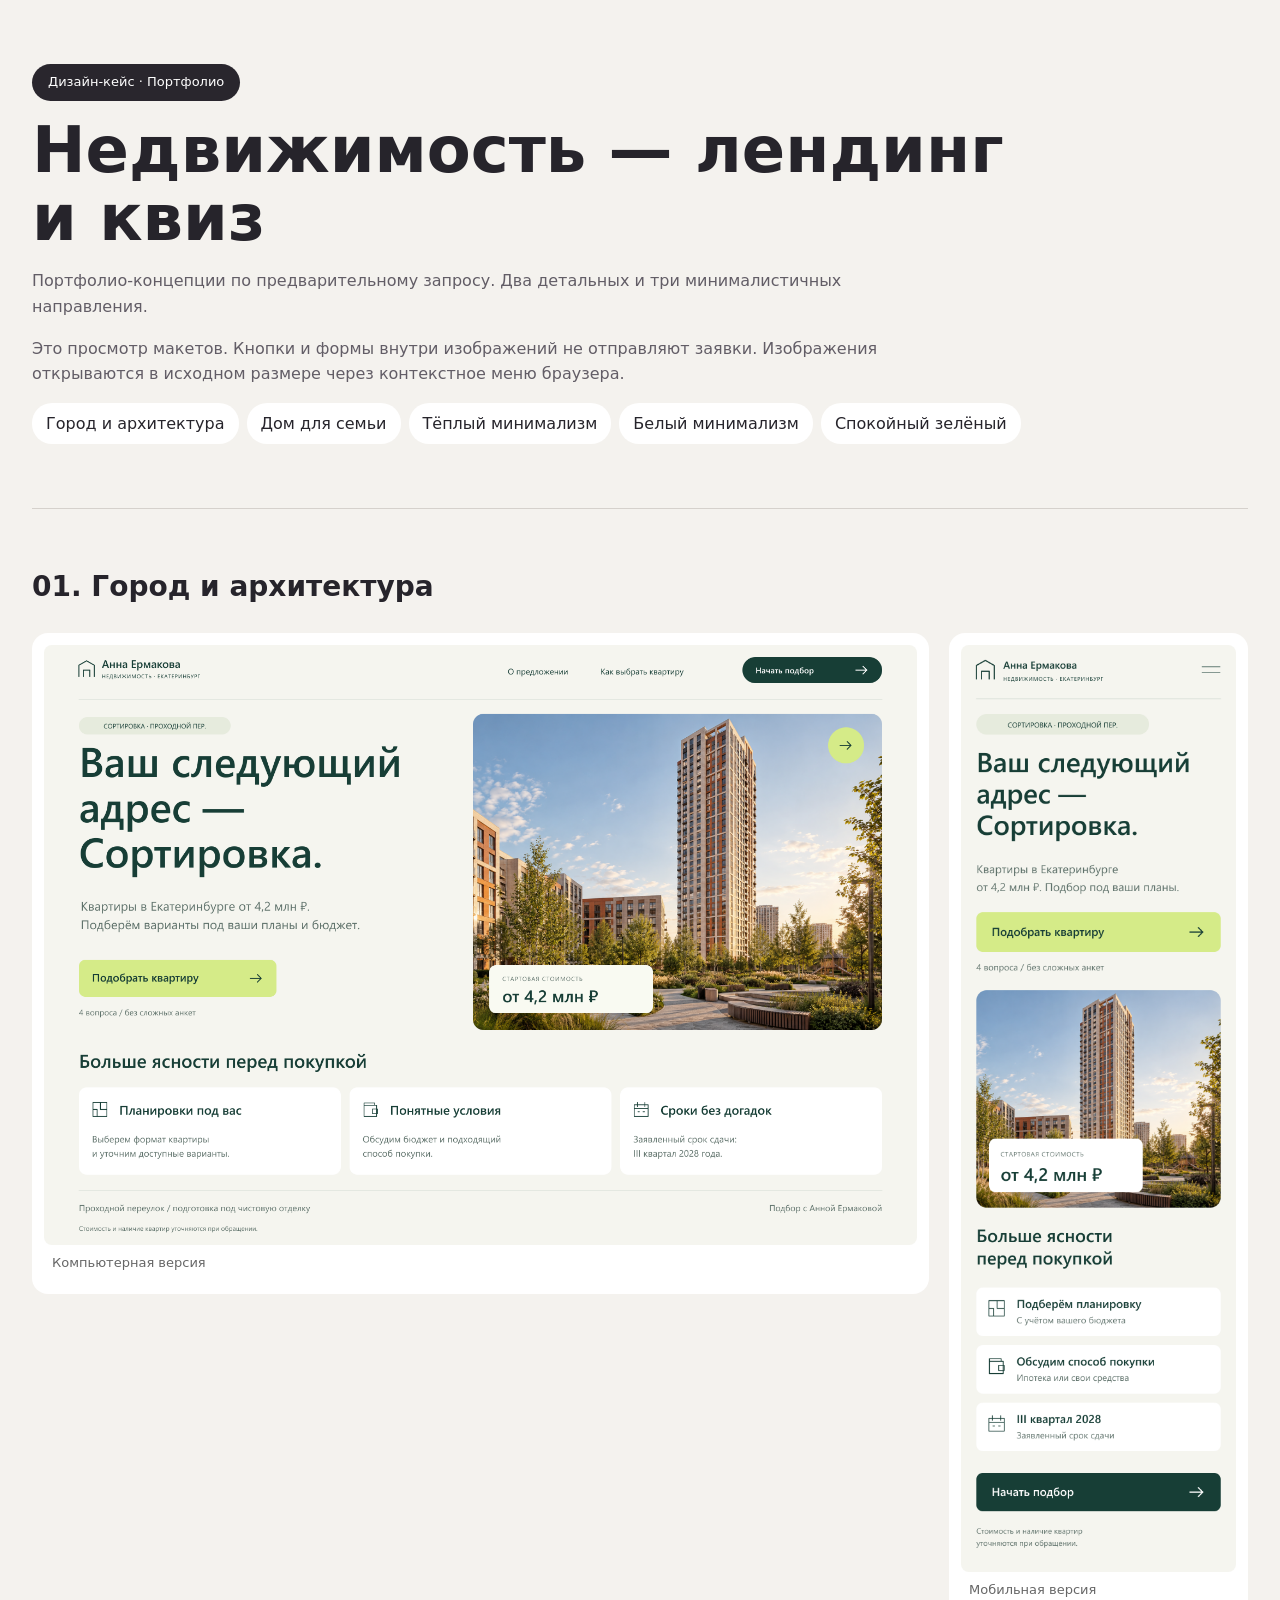
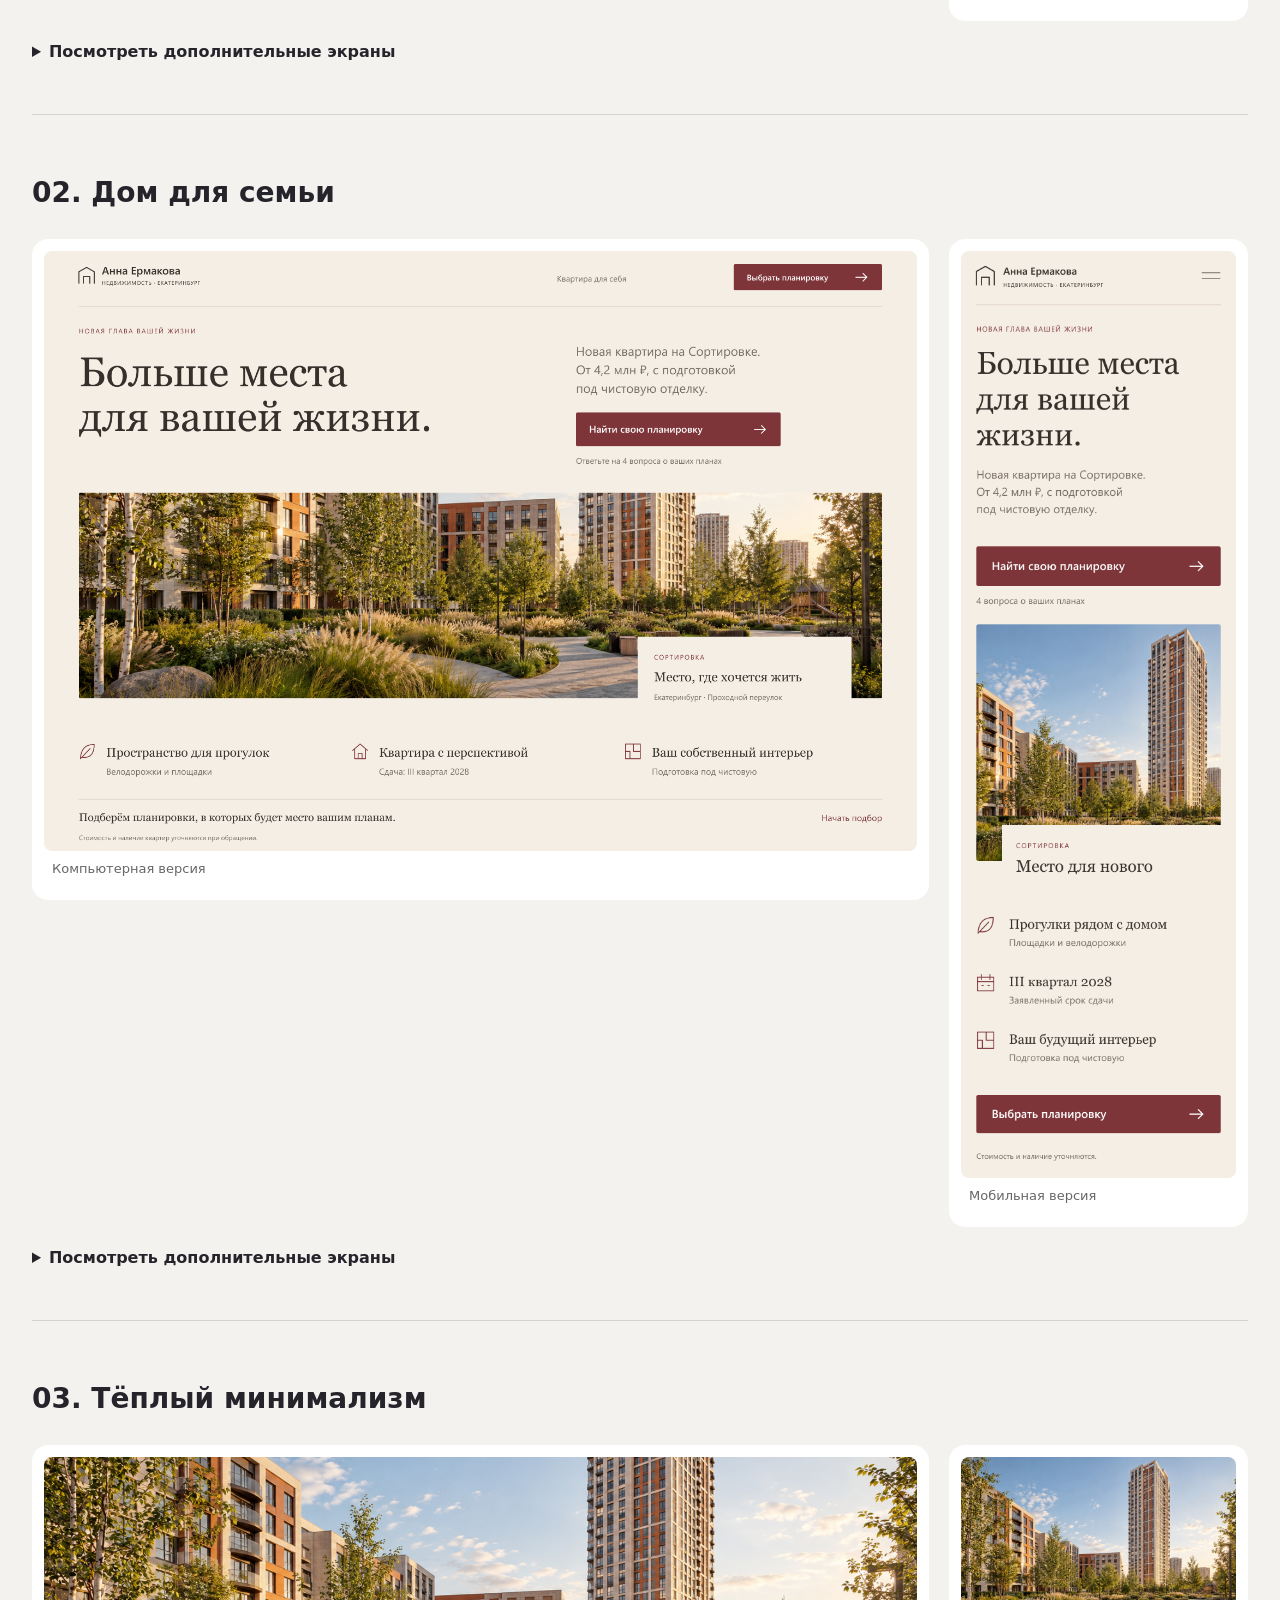
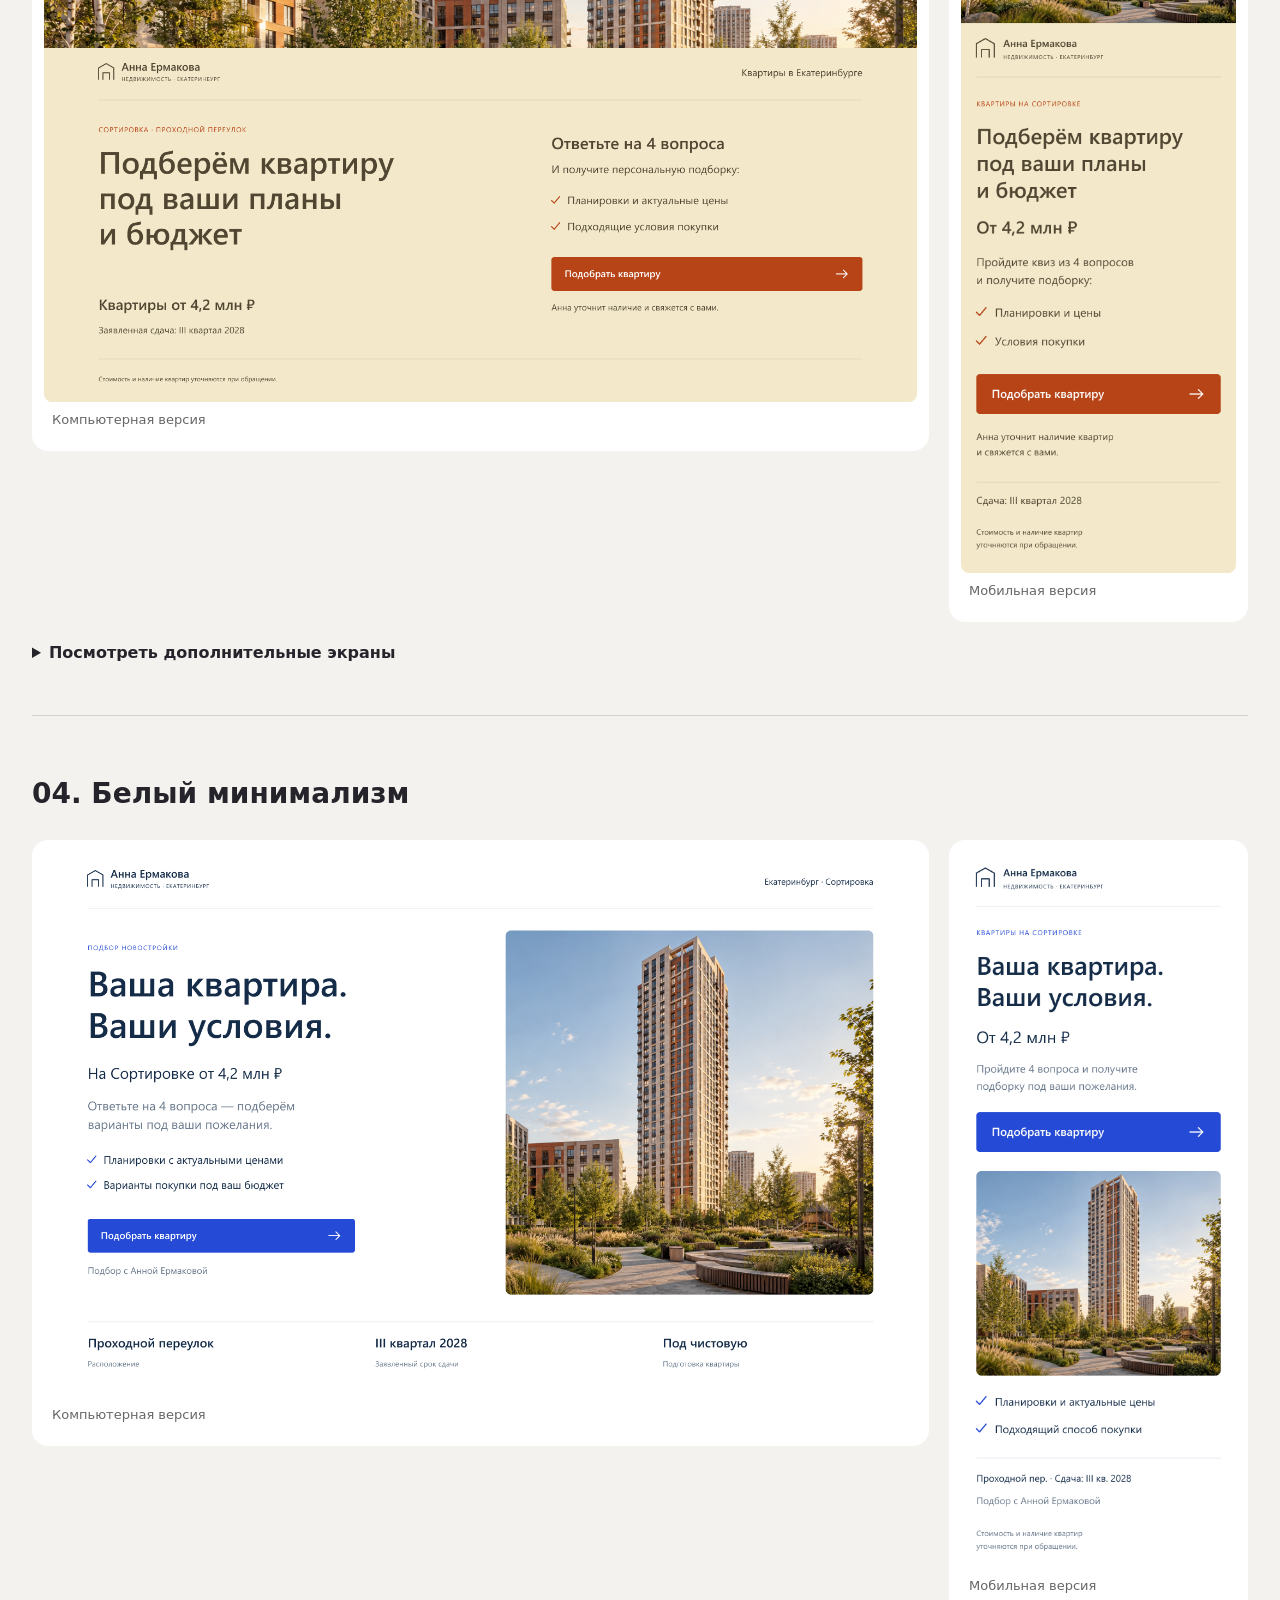
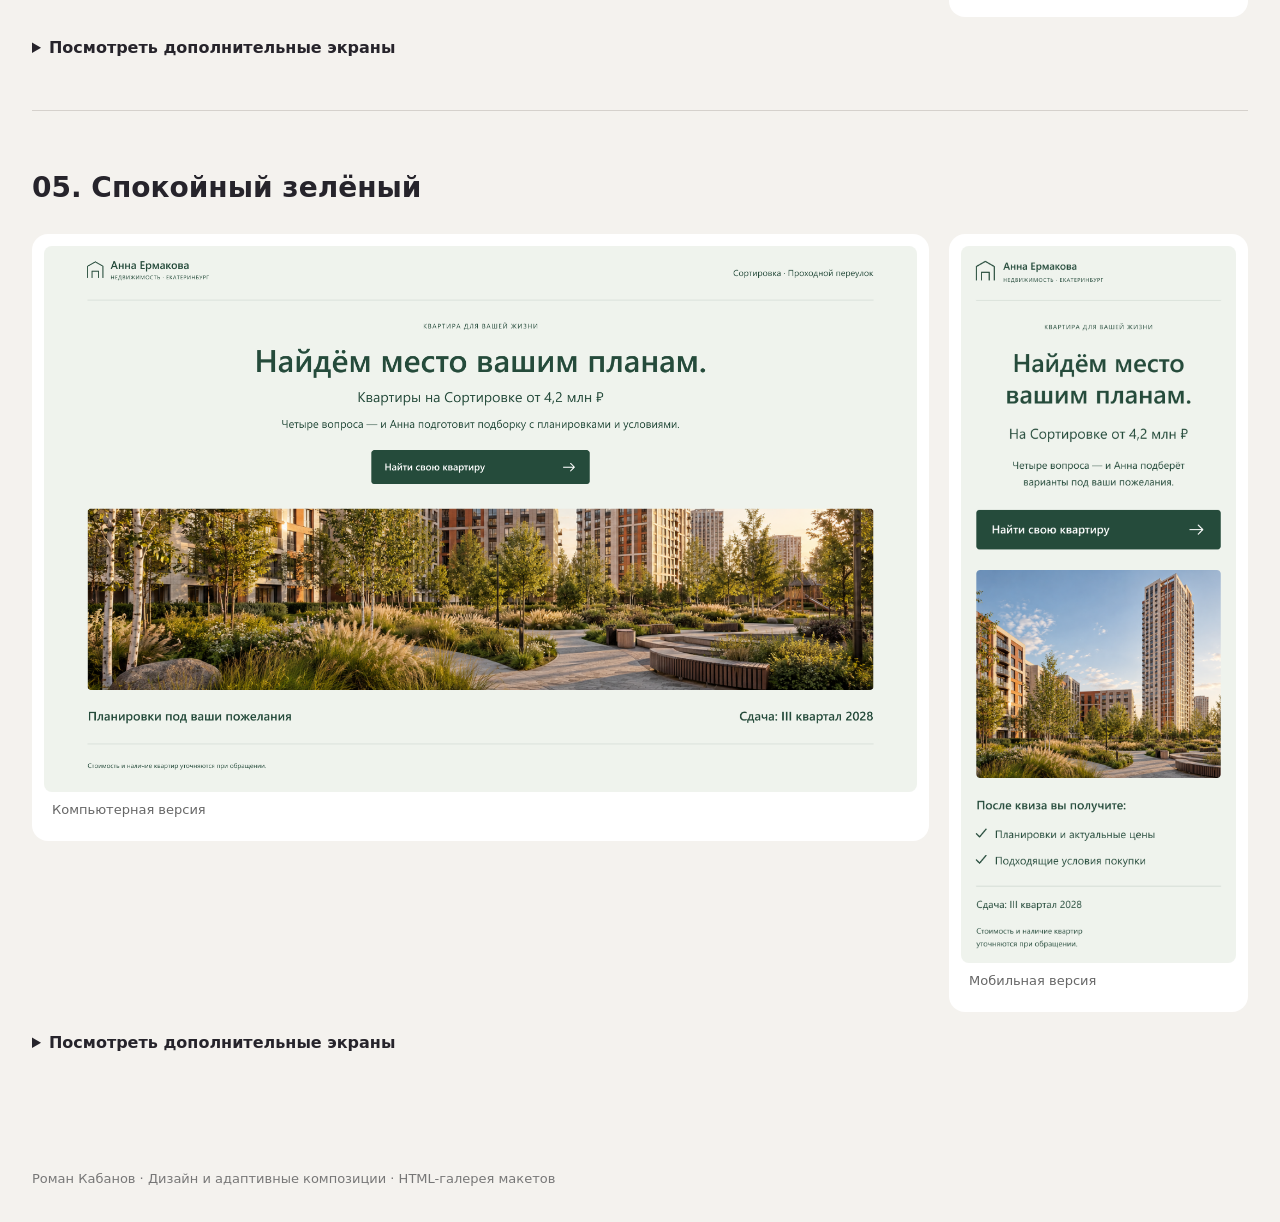
==== index.html @ 94145814 "Refresh verified responsive previews" ====
<!doctype html><html lang="ru"><meta charset="utf-8"><meta name="viewport" content="width=device-width,initial-scale=1"><title>Недвижимость — лендинг и квиз</title><style>*{box-sizing:border-box}body{margin:0;background:#f4f2ee;color:#26242b;font:16px/1.6 system-ui}header,main,footer{max-width:1440px;margin:auto;padding:32px}header{padding-top:64px}h1{font-size:clamp(32px,5vw,64px);line-height:1.06;max-width:1000px;margin:16px 0}h2{font-size:28px}p{max-width:900px;color:#625d66}.tag{display:inline-block;background:#29262d;color:white;border-radius:30px;padding:8px 16px;font-size:13px}nav{display:flex;flex-wrap:wrap;gap:8px}a{color:inherit}nav a{padding:8px 14px;background:white;border-radius:20px;text-decoration:none}section{padding:32px 0;border-top:1px solid #d5d1cc}figure{margin:0;background:white;padding:12px;border-radius:16px}img{max-width:100%;height:auto;display:block;border-radius:8px}figcaption{font-size:13px;color:#666;padding:8px}.screens{display:grid;grid-template-columns:minmax(0,3fr) minmax(0,1fr);align-items:start;gap:20px}details{padding:18px 0}summary{cursor:pointer;font-weight:600}footer{font-size:13px;color:#777}@media(max-width:700px){header,main,footer{padding:22px}.screens{grid-template-columns:1fr}.screens figure:nth-child(2){max-width:390px;margin:auto}h2{font-size:22px}}</style><header><span class="tag">Дизайн-кейс · Портфолио</span><h1>Недвижимость — лендинг и квиз</h1><p>Портфолио-концепции по предварительному запросу. Два детальных и три минималистичных направления.</p><p>Это просмотр макетов. Кнопки и формы внутри изображений не отправляют заявки. Изображения открываются в исходном размере через контекстное меню браузера.</p><nav><a href="#variant-1">Город и архитектура</a><a href="#variant-2">Дом для семьи</a><a href="#variant-3">Тёплый минимализм</a><a href="#variant-4">Белый минимализм</a><a href="#variant-5">Спокойный зелёный</a></nav></header><main><section id="variant-1"><h2>01. Город и архитектура</h2><div class="screens"><figure><img src="assets/01-01_city_desktop.png" alt="Город и архитектура — Компьютерная версия" loading="lazy"><figcaption>Компьютерная версия</figcaption></figure><figure><img src="assets/01-01_city_mobile.png" alt="Город и архитектура — Мобильная версия" loading="lazy"><figcaption>Мобильная версия</figcaption></figure></div><details><summary>Посмотреть дополнительные экраны</summary><div class="screens"><figure><img src="assets/01-01_city_quiz.png" alt="Экран квиза" loading="lazy"><figcaption>Экран квиза</figcaption></figure><figure><img src="assets/01-01_city_form_mobile.png" alt="Форма заявки" loading="lazy"><figcaption>Форма заявки</figcaption></figure></div></details></section><section id="variant-2"><h2>02. Дом для семьи</h2><div class="screens"><figure><img src="assets/02-02_home_desktop.png" alt="Дом для семьи — Компьютерная версия" loading="lazy"><figcaption>Компьютерная версия</figcaption></figure><figure><img src="assets/02-02_home_mobile.png" alt="Дом для семьи — Мобильная версия" loading="lazy"><figcaption>Мобильная версия</figcaption></figure></div><details><summary>Посмотреть дополнительные экраны</summary><div class="screens"><figure><img src="assets/02-02_home_quiz.png" alt="Экран квиза" loading="lazy"><figcaption>Экран квиза</figcaption></figure><figure><img src="assets/02-02_home_form_mobile.png" alt="Форма заявки" loading="lazy"><figcaption>Форма заявки</figcaption></figure></div></details></section><section id="variant-3"><h2>03. Тёплый минимализм</h2><div class="screens"><figure><img src="assets/03-01_sand_desktop.png" alt="Тёплый минимализм — Компьютерная версия" loading="lazy"><figcaption>Компьютерная версия</figcaption></figure><figure><img src="assets/03-01_sand_mobile.png" alt="Тёплый минимализм — Мобильная версия" loading="lazy"><figcaption>Мобильная версия</figcaption></figure></div><details><summary>Посмотреть дополнительные экраны</summary><div class="screens"><figure><img src="assets/03-01_sand_quiz.png" alt="Экран квиза" loading="lazy"><figcaption>Экран квиза</figcaption></figure><figure><img src="assets/03-01_sand_form_mobile.png" alt="Форма заявки" loading="lazy"><figcaption>Форма заявки</figcaption></figure></div></details></section><section id="variant-4"><h2>04. Белый минимализм</h2><div class="screens"><figure><img src="assets/04-02_white_desktop.png" alt="Белый минимализм — Компьютерная версия" loading="lazy"><figcaption>Компьютерная версия</figcaption></figure><figure><img src="assets/04-02_white_mobile.png" alt="Белый минимализм — Мобильная версия" loading="lazy"><figcaption>Мобильная версия</figcaption></figure></div><details><summary>Посмотреть дополнительные экраны</summary><div class="screens"><figure><img src="assets/04-02_white_quiz.png" alt="Экран квиза" loading="lazy"><figcaption>Экран квиза</figcaption></figure><figure><img src="assets/04-02_white_form_mobile.png" alt="Форма заявки" loading="lazy"><figcaption>Форма заявки</figcaption></figure></div></details></section><section id="variant-5"><h2>05. Спокойный зелёный</h2><div class="screens"><figure><img src="assets/05-03_sage_desktop.png" alt="Спокойный зелёный — Компьютерная версия" loading="lazy"><figcaption>Компьютерная версия</figcaption></figure><figure><img src="assets/05-03_sage_mobile.png" alt="Спокойный зелёный — Мобильная версия" loading="lazy"><figcaption>Мобильная версия</figcaption></figure></div><details><summary>Посмотреть дополнительные экраны</summary><div class="screens"><figure><img src="assets/05-03_sage_quiz.png" alt="Экран квиза" loading="lazy"><figcaption>Экран квиза</figcaption></figure><figure><img src="assets/05-03_sage_form_mobile.png" alt="Форма заявки" loading="lazy"><figcaption>Форма заявки</figcaption></figure></div></details></section></main><footer>Роман Кабанов · Дизайн и адаптивные композиции · HTML-галерея макетов</footer></html>
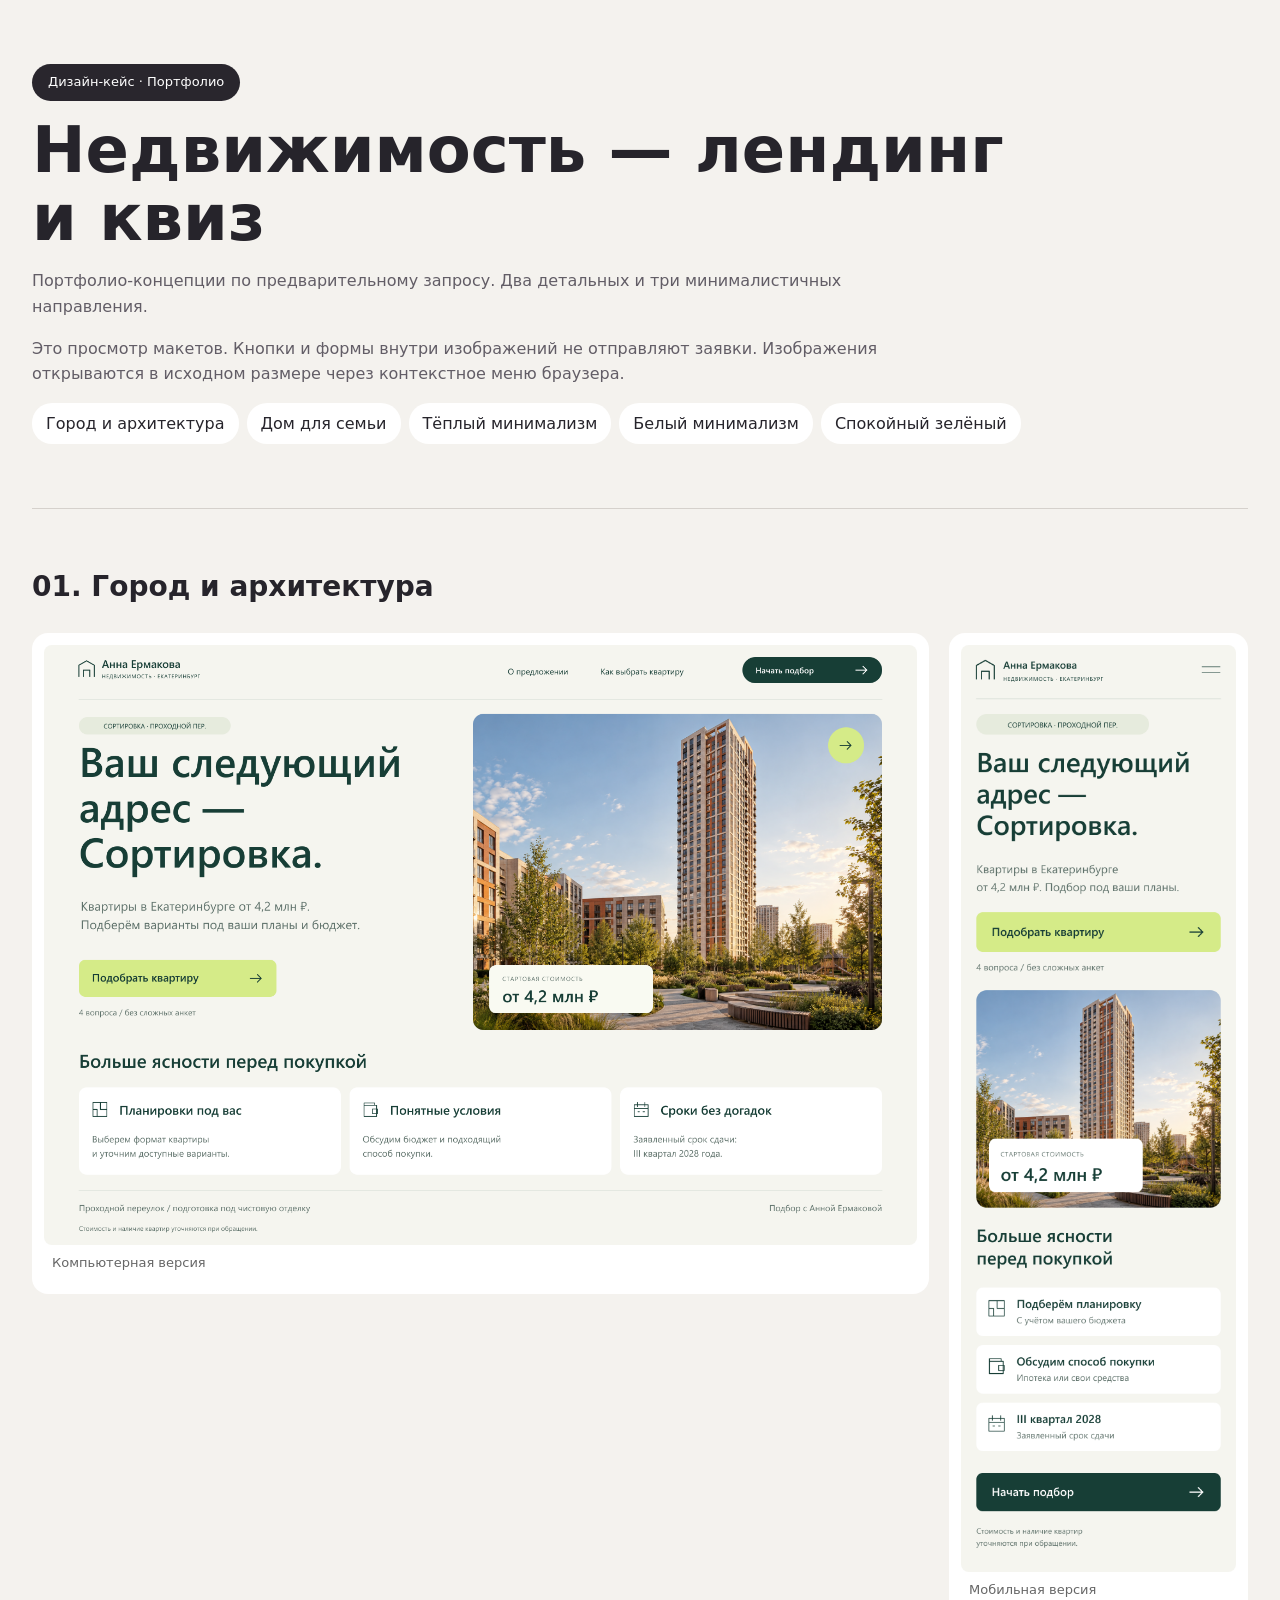
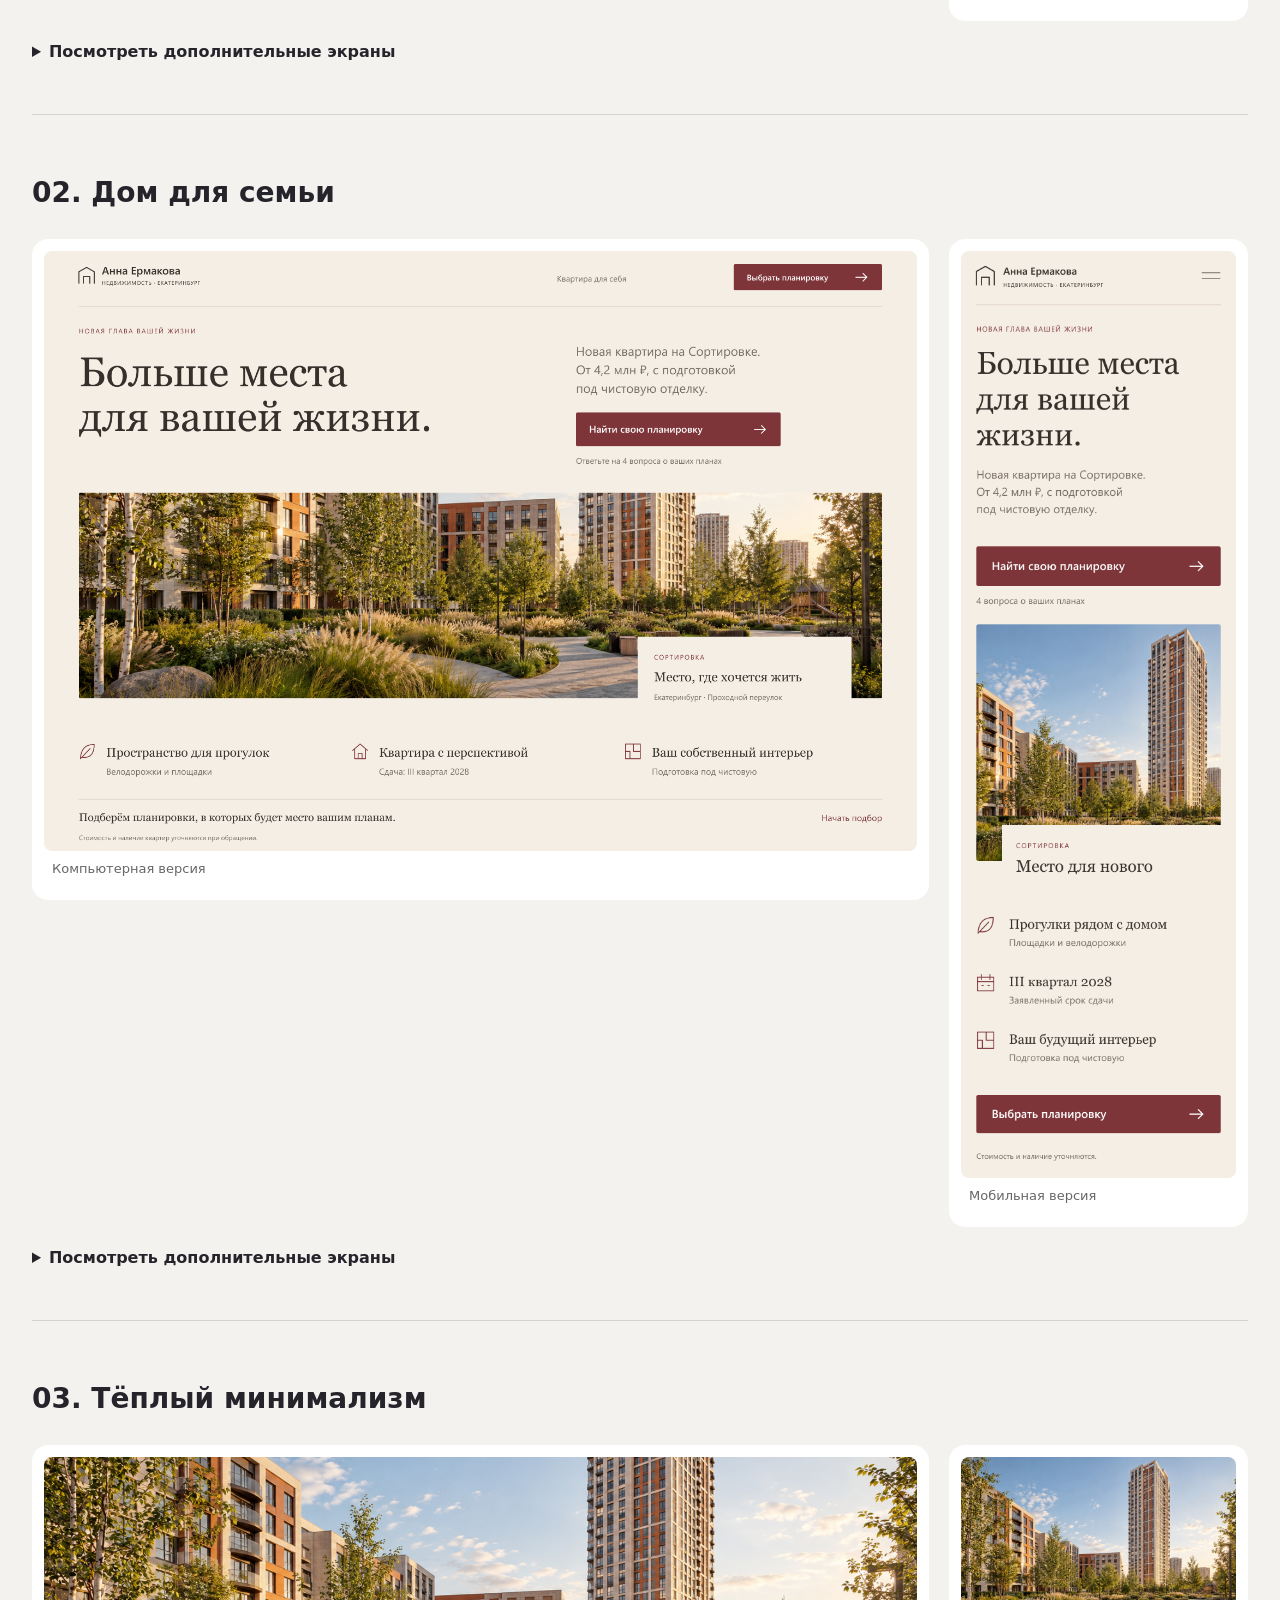
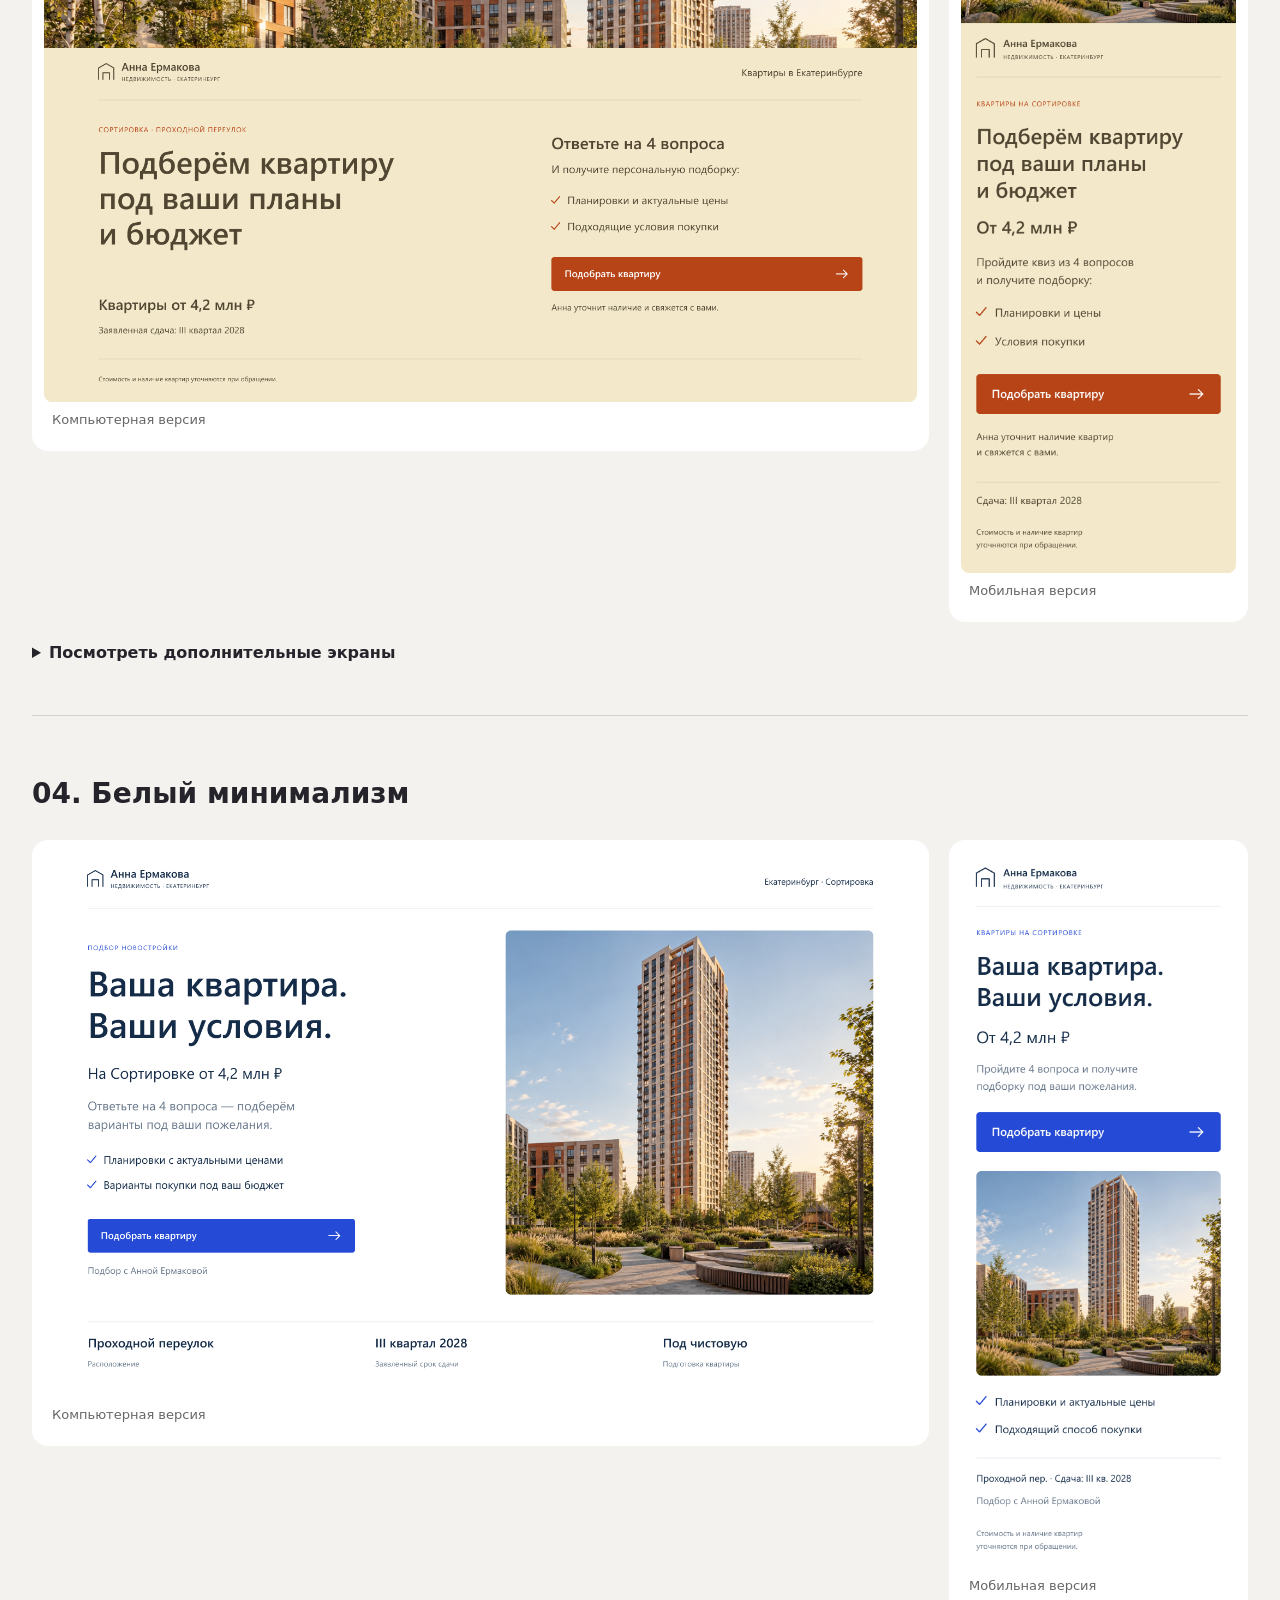
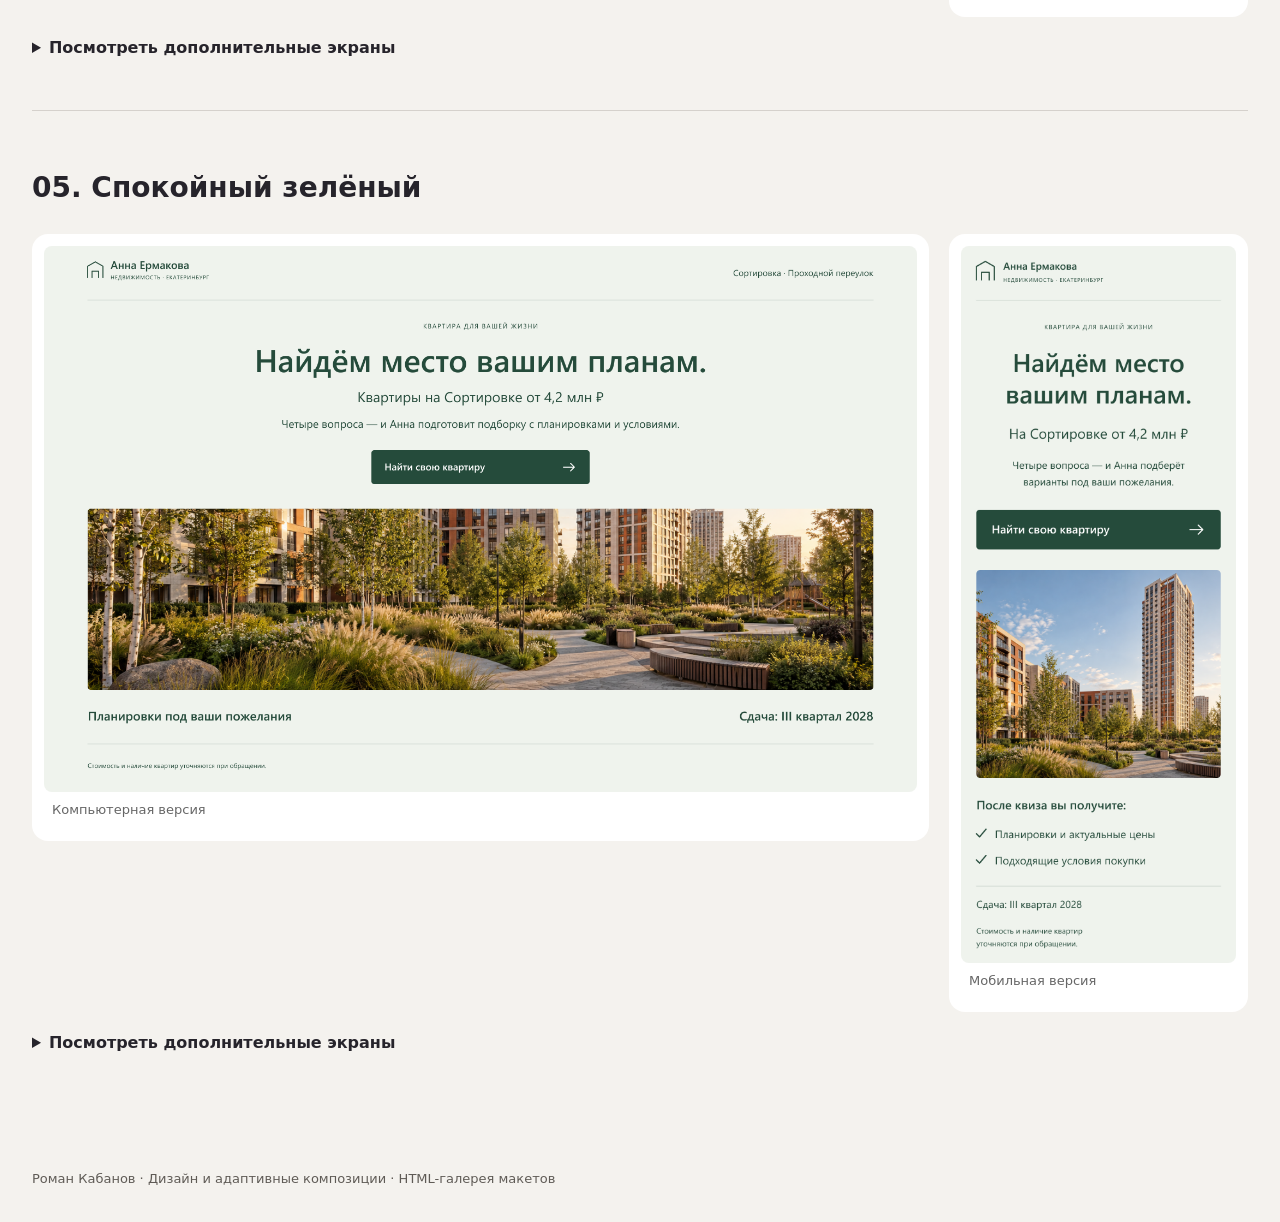
==== commit 7bc6af85: "fix: reserve quiz preview dimensions and readable caption contrast" ====
--- a/index.html
+++ b/index.html
@@ -1 +1 @@
-<!doctype html><html lang="ru"><meta charset="utf-8"><meta name="viewport" content="width=device-width,initial-scale=1"><title>Недвижимость — лендинг и квиз</title><style>*{box-sizing:border-box}body{margin:0;background:#f4f2ee;color:#26242b;font:16px/1.6 system-ui}header,main,footer{max-width:1440px;margin:auto;padding:32px}header{padding-top:64px}h1{font-size:clamp(32px,5vw,64px);line-height:1.06;max-width:1000px;margin:16px 0}h2{font-size:28px}p{max-width:900px;color:#625d66}.tag{display:inline-block;background:#29262d;color:white;border-radius:30px;padding:8px 16px;font-size:13px}nav{display:flex;flex-wrap:wrap;gap:8px}a{color:inherit}nav a{padding:8px 14px;background:white;border-radius:20px;text-decoration:none}section{padding:32px 0;border-top:1px solid #d5d1cc}figure{margin:0;background:white;padding:12px;border-radius:16px}img{max-width:100%;height:auto;display:block;border-radius:8px}figcaption{font-size:13px;color:#666;padding:8px}.screens{display:grid;grid-template-columns:minmax(0,3fr) minmax(0,1fr);align-items:start;gap:20px}details{padding:18px 0}summary{cursor:pointer;font-weight:600}footer{font-size:13px;color:#777}@media(max-width:700px){header,main,footer{padding:22px}.screens{grid-template-columns:1fr}.screens figure:nth-child(2){max-width:390px;margin:auto}h2{font-size:22px}}</style><header><span class="tag">Дизайн-кейс · Портфолио</span><h1>Недвижимость — лендинг и квиз</h1><p>Портфолио-концепции по предварительному запросу. Два детальных и три минималистичных направления.</p><p>Это просмотр макетов. Кнопки и формы внутри изображений не отправляют заявки. Изображения открываются в исходном размере через контекстное меню браузера.</p><nav><a href="#variant-1">Город и архитектура</a><a href="#variant-2">Дом для семьи</a><a href="#variant-3">Тёплый минимализм</a><a href="#variant-4">Белый минимализм</a><a href="#variant-5">Спокойный зелёный</a></nav></header><main><section id="variant-1"><h2>01. Город и архитектура</h2><div class="screens"><figure><img src="assets/01-01_city_desktop.png" alt="Город и архитектура — Компьютерная версия" loading="lazy"><figcaption>Компьютерная версия</figcaption></figure><figure><img src="assets/01-01_city_mobile.png" alt="Город и архитектура — Мобильная версия" loading="lazy"><figcaption>Мобильная версия</figcaption></figure></div><details><summary>Посмотреть дополнительные экраны</summary><div class="screens"><figure><img src="assets/01-01_city_quiz.png" alt="Экран квиза" loading="lazy"><figcaption>Экран квиза</figcaption></figure><figure><img src="assets/01-01_city_form_mobile.png" alt="Форма заявки" loading="lazy"><figcaption>Форма заявки</figcaption></figure></div></details></section><section id="variant-2"><h2>02. Дом для семьи</h2><div class="screens"><figure><img src="assets/02-02_home_desktop.png" alt="Дом для семьи — Компьютерная версия" loading="lazy"><figcaption>Компьютерная версия</figcaption></figure><figure><img src="assets/02-02_home_mobile.png" alt="Дом для семьи — Мобильная версия" loading="lazy"><figcaption>Мобильная версия</figcaption></figure></div><details><summary>Посмотреть дополнительные экраны</summary><div class="screens"><figure><img src="assets/02-02_home_quiz.png" alt="Экран квиза" loading="lazy"><figcaption>Экран квиза</figcaption></figure><figure><img src="assets/02-02_home_form_mobile.png" alt="Форма заявки" loading="lazy"><figcaption>Форма заявки</figcaption></figure></div></details></section><section id="variant-3"><h2>03. Тёплый минимализм</h2><div class="screens"><figure><img src="assets/03-01_sand_desktop.png" alt="Тёплый минимализм — Компьютерная версия" loading="lazy"><figcaption>Компьютерная версия</figcaption></figure><figure><img src="assets/03-01_sand_mobile.png" alt="Тёплый минимализм — Мобильная версия" loading="lazy"><figcaption>Мобильная версия</figcaption></figure></div><details><summary>Посмотреть дополнительные экраны</summary><div class="screens"><figure><img src="assets/03-01_sand_quiz.png" alt="Экран квиза" loading="lazy"><figcaption>Экран квиза</figcaption></figure><figure><img src="assets/03-01_sand_form_mobile.png" alt="Форма заявки" loading="lazy"><figcaption>Форма заявки</figcaption></figure></div></details></section><section id="variant-4"><h2>04. Белый минимализм</h2><div class="screens"><figure><img src="assets/04-02_white_desktop.png" alt="Белый минимализм — Компьютерная версия" loading="lazy"><figcaption>Компьютерная версия</figcaption></figure><figure><img src="assets/04-02_white_mobile.png" alt="Белый минимализм — Мобильная версия" loading="lazy"><figcaption>Мобильная версия</figcaption></figure></div><details><summary>Посмотреть дополнительные экраны</summary><div class="screens"><figure><img src="assets/04-02_white_quiz.png" alt="Экран квиза" loading="lazy"><figcaption>Экран квиза</figcaption></figure><figure><img src="assets/04-02_white_form_mobile.png" alt="Форма заявки" loading="lazy"><figcaption>Форма заявки</figcaption></figure></div></details></section><section id="variant-5"><h2>05. Спокойный зелёный</h2><div class="screens"><figure><img src="assets/05-03_sage_desktop.png" alt="Спокойный зелёный — Компьютерная версия" loading="lazy"><figcaption>Компьютерная версия</figcaption></figure><figure><img src="assets/05-03_sage_mobile.png" alt="Спокойный зелёный — Мобильная версия" loading="lazy"><figcaption>Мобильная версия</figcaption></figure></div><details><summary>Посмотреть дополнительные экраны</summary><div class="screens"><figure><img src="assets/05-03_sage_quiz.png" alt="Экран квиза" loading="lazy"><figcaption>Экран квиза</figcaption></figure><figure><img src="assets/05-03_sage_form_mobile.png" alt="Форма заявки" loading="lazy"><figcaption>Форма заявки</figcaption></figure></div></details></section></main><footer>Роман Кабанов · Дизайн и адаптивные композиции · HTML-галерея макетов</footer></html>+<!doctype html><html lang="ru"><meta charset="utf-8"><meta name="viewport" content="width=device-width,initial-scale=1"><title>Недвижимость — лендинг и квиз</title><style>*{box-sizing:border-box}body{margin:0;background:#f4f2ee;color:#26242b;font:16px/1.6 system-ui}header,main,footer{max-width:1440px;margin:auto;padding:32px}header{padding-top:64px}h1{font-size:clamp(32px,5vw,64px);line-height:1.06;max-width:1000px;margin:16px 0}h2{font-size:28px}p{max-width:900px;color:#625d66}.tag{display:inline-block;background:#29262d;color:white;border-radius:30px;padding:8px 16px;font-size:13px}nav{display:flex;flex-wrap:wrap;gap:8px}a{color:inherit}nav a{padding:8px 14px;background:white;border-radius:20px;text-decoration:none}section{padding:32px 0;border-top:1px solid #d5d1cc}figure{margin:0;background:white;padding:12px;border-radius:16px}img{max-width:100%;height:auto;display:block;border-radius:8px}figcaption{font-size:13px;color:#666;padding:8px}.screens{display:grid;grid-template-columns:minmax(0,3fr) minmax(0,1fr);align-items:start;gap:20px}details{padding:18px 0}summary{cursor:pointer;font-weight:600}footer{font-size:13px;color:#5f5b56}@media(max-width:700px){header,main,footer{padding:22px}.screens{grid-template-columns:1fr}.screens figure:nth-child(2){max-width:390px;margin:auto}h2{font-size:22px}}</style><header><span class="tag">Дизайн-кейс · Портфолио</span><h1>Недвижимость — лендинг и квиз</h1><p>Портфолио-концепции по предварительному запросу. Два детальных и три минималистичных направления.</p><p>Это просмотр макетов. Кнопки и формы внутри изображений не отправляют заявки. Изображения открываются в исходном размере через контекстное меню браузера.</p><nav><a href="#variant-1">Город и архитектура</a><a href="#variant-2">Дом для семьи</a><a href="#variant-3">Тёплый минимализм</a><a href="#variant-4">Белый минимализм</a><a href="#variant-5">Спокойный зелёный</a></nav></header><main><section id="variant-1"><h2>01. Город и архитектура</h2><div class="screens"><figure><img src="assets/01-01_city_desktop.png" alt="Город и архитектура — Компьютерная версия" loading="lazy" width="3200" height="2200"><figcaption>Компьютерная версия</figcaption></figure><figure><img src="assets/01-01_city_mobile.png" alt="Город и архитектура — Мобильная версия" loading="lazy" width="860" height="2900"><figcaption>Мобильная версия</figcaption></figure></div><details><summary>Посмотреть дополнительные экраны</summary><div class="screens"><figure><img src="assets/01-01_city_quiz.png" alt="Экран квиза" loading="lazy" width="2000" height="1320"><figcaption>Экран квиза</figcaption></figure><figure><img src="assets/01-01_city_form_mobile.png" alt="Форма заявки" loading="lazy" width="860" height="1920"><figcaption>Форма заявки</figcaption></figure></div></details></section><section id="variant-2"><h2>02. Дом для семьи</h2><div class="screens"><figure><img src="assets/02-02_home_desktop.png" alt="Дом для семьи — Компьютерная версия" loading="lazy" width="3200" height="2200"><figcaption>Компьютерная версия</figcaption></figure><figure><img src="assets/02-02_home_mobile.png" alt="Дом для семьи — Мобильная версия" loading="lazy" width="860" height="2900"><figcaption>Мобильная версия</figcaption></figure></div><details><summary>Посмотреть дополнительные экраны</summary><div class="screens"><figure><img src="assets/02-02_home_quiz.png" alt="Экран квиза" loading="lazy" width="2000" height="1320"><figcaption>Экран квиза</figcaption></figure><figure><img src="assets/02-02_home_form_mobile.png" alt="Форма заявки" loading="lazy" width="860" height="1920"><figcaption>Форма заявки</figcaption></figure></div></details></section><section id="variant-3"><h2>03. Тёплый минимализм</h2><div class="screens"><figure><img src="assets/03-01_sand_desktop.png" alt="Тёплый минимализм — Компьютерная версия" loading="lazy" width="3200" height="2000"><figcaption>Компьютерная версия</figcaption></figure><figure><img src="assets/03-01_sand_mobile.png" alt="Тёплый минимализм — Мобильная версия" loading="lazy" width="860" height="2240"><figcaption>Мобильная версия</figcaption></figure></div><details><summary>Посмотреть дополнительные экраны</summary><div class="screens"><figure><img src="assets/03-01_sand_quiz.png" alt="Экран квиза" loading="lazy" width="2000" height="1320"><figcaption>Экран квиза</figcaption></figure><figure><img src="assets/03-01_sand_form_mobile.png" alt="Форма заявки" loading="lazy" width="860" height="1920"><figcaption>Форма заявки</figcaption></figure></div></details></section><section id="variant-4"><h2>04. Белый минимализм</h2><div class="screens"><figure><img src="assets/04-02_white_desktop.png" alt="Белый минимализм — Компьютерная версия" loading="lazy" width="3200" height="2000"><figcaption>Компьютерная версия</figcaption></figure><figure><img src="assets/04-02_white_mobile.png" alt="Белый минимализм — Мобильная версия" loading="lazy" width="860" height="2240"><figcaption>Мобильная версия</figcaption></figure></div><details><summary>Посмотреть дополнительные экраны</summary><div class="screens"><figure><img src="assets/04-02_white_quiz.png" alt="Экран квиза" loading="lazy" width="2000" height="1320"><figcaption>Экран квиза</figcaption></figure><figure><img src="assets/04-02_white_form_mobile.png" alt="Форма заявки" loading="lazy" width="860" height="1920"><figcaption>Форма заявки</figcaption></figure></div></details></section><section id="variant-5"><h2>05. Спокойный зелёный</h2><div class="screens"><figure><img src="assets/05-03_sage_desktop.png" alt="Спокойный зелёный — Компьютерная версия" loading="lazy" width="3200" height="2000"><figcaption>Компьютерная версия</figcaption></figure><figure><img src="assets/05-03_sage_mobile.png" alt="Спокойный зелёный — Мобильная версия" loading="lazy" width="860" height="2240"><figcaption>Мобильная версия</figcaption></figure></div><details><summary>Посмотреть дополнительные экраны</summary><div class="screens"><figure><img src="assets/05-03_sage_quiz.png" alt="Экран квиза" loading="lazy" width="2000" height="1320"><figcaption>Экран квиза</figcaption></figure><figure><img src="assets/05-03_sage_form_mobile.png" alt="Форма заявки" loading="lazy" width="860" height="1920"><figcaption>Форма заявки</figcaption></figure></div></details></section></main><footer>Роман Кабанов · Дизайн и адаптивные композиции · HTML-галерея макетов</footer></html>
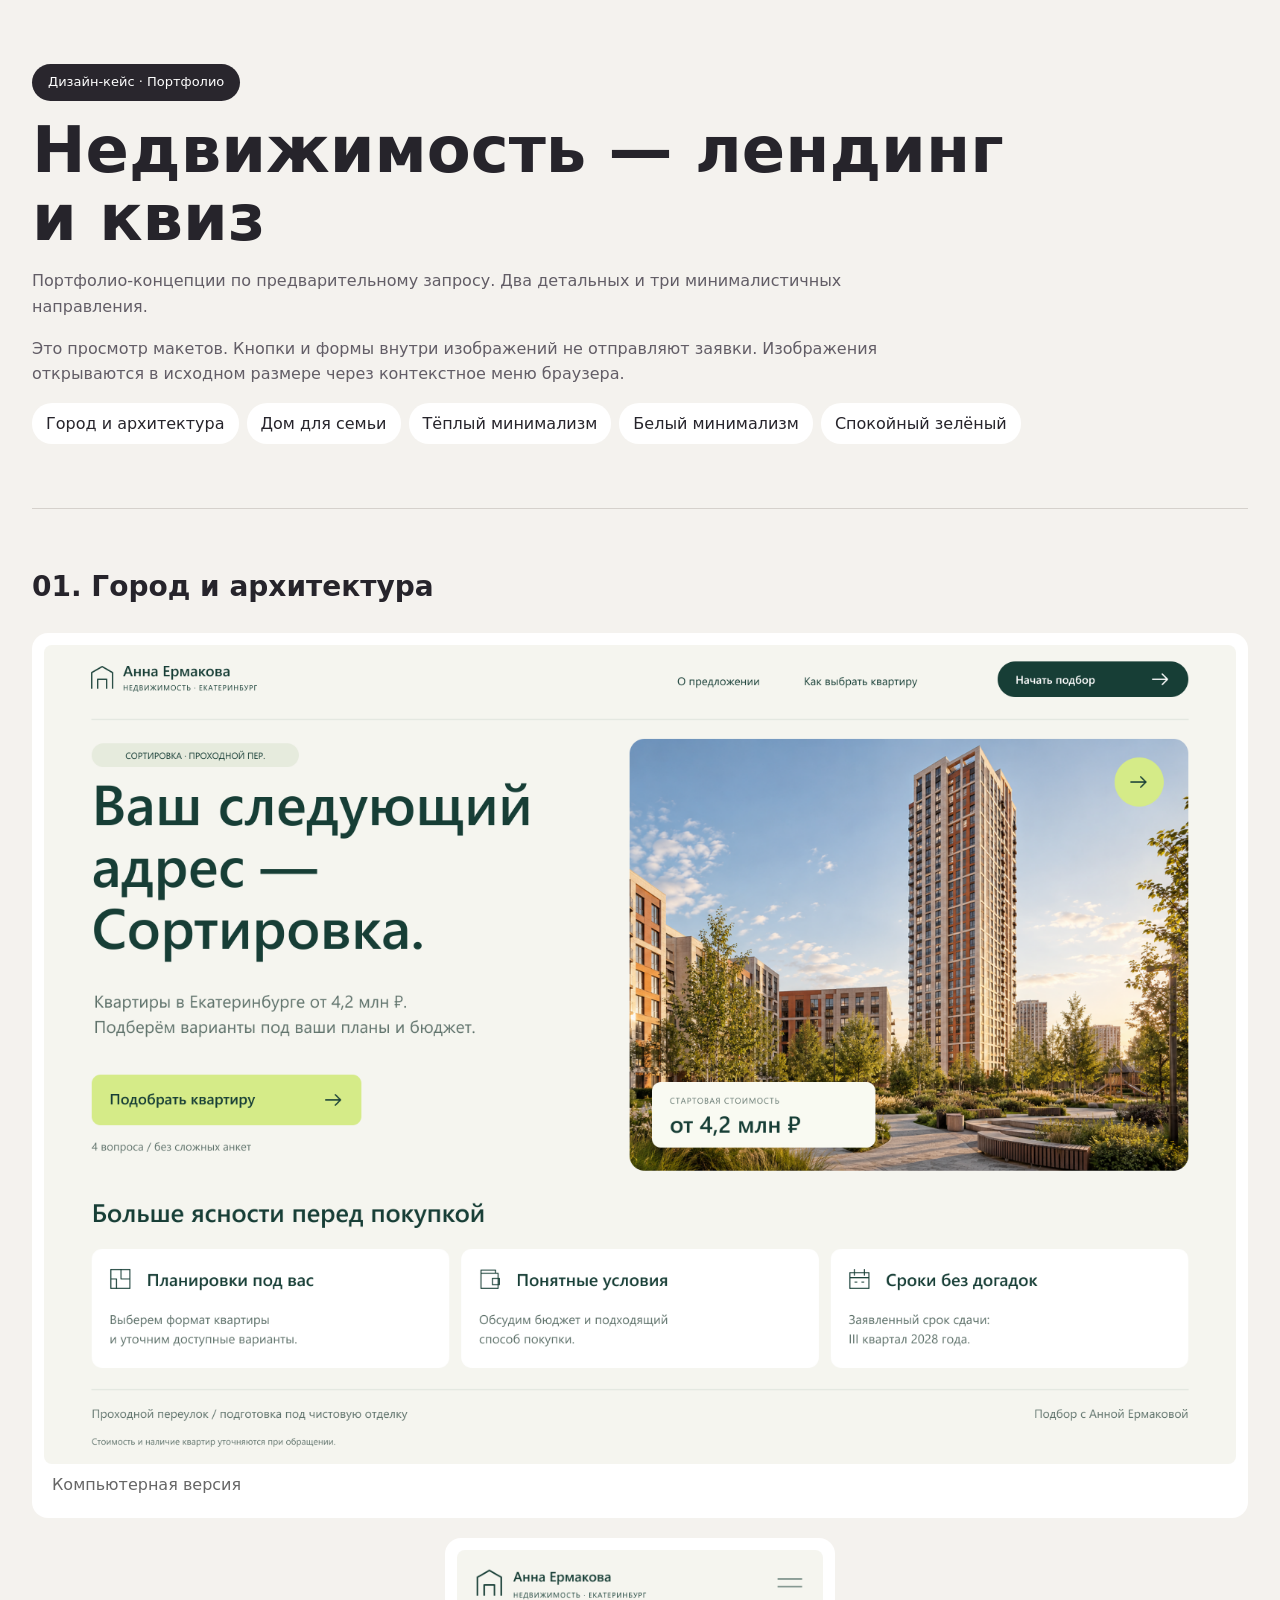
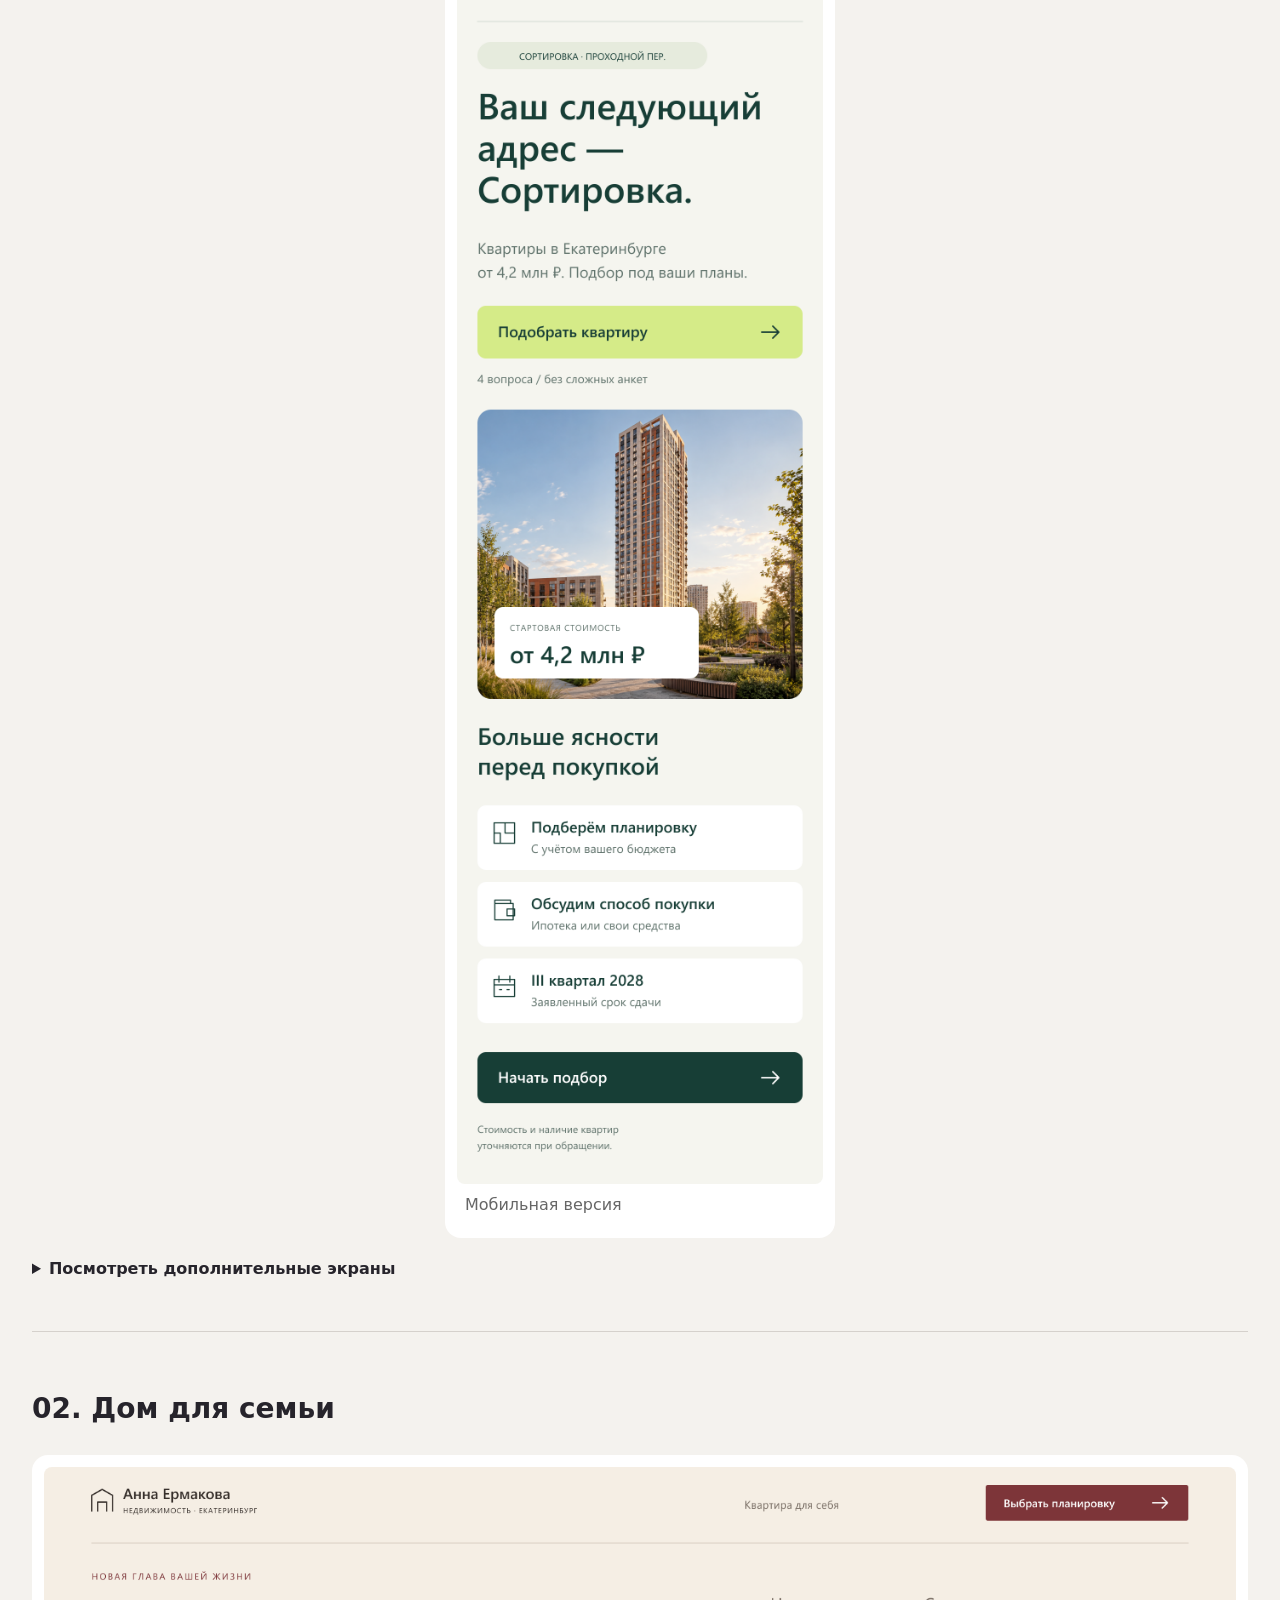
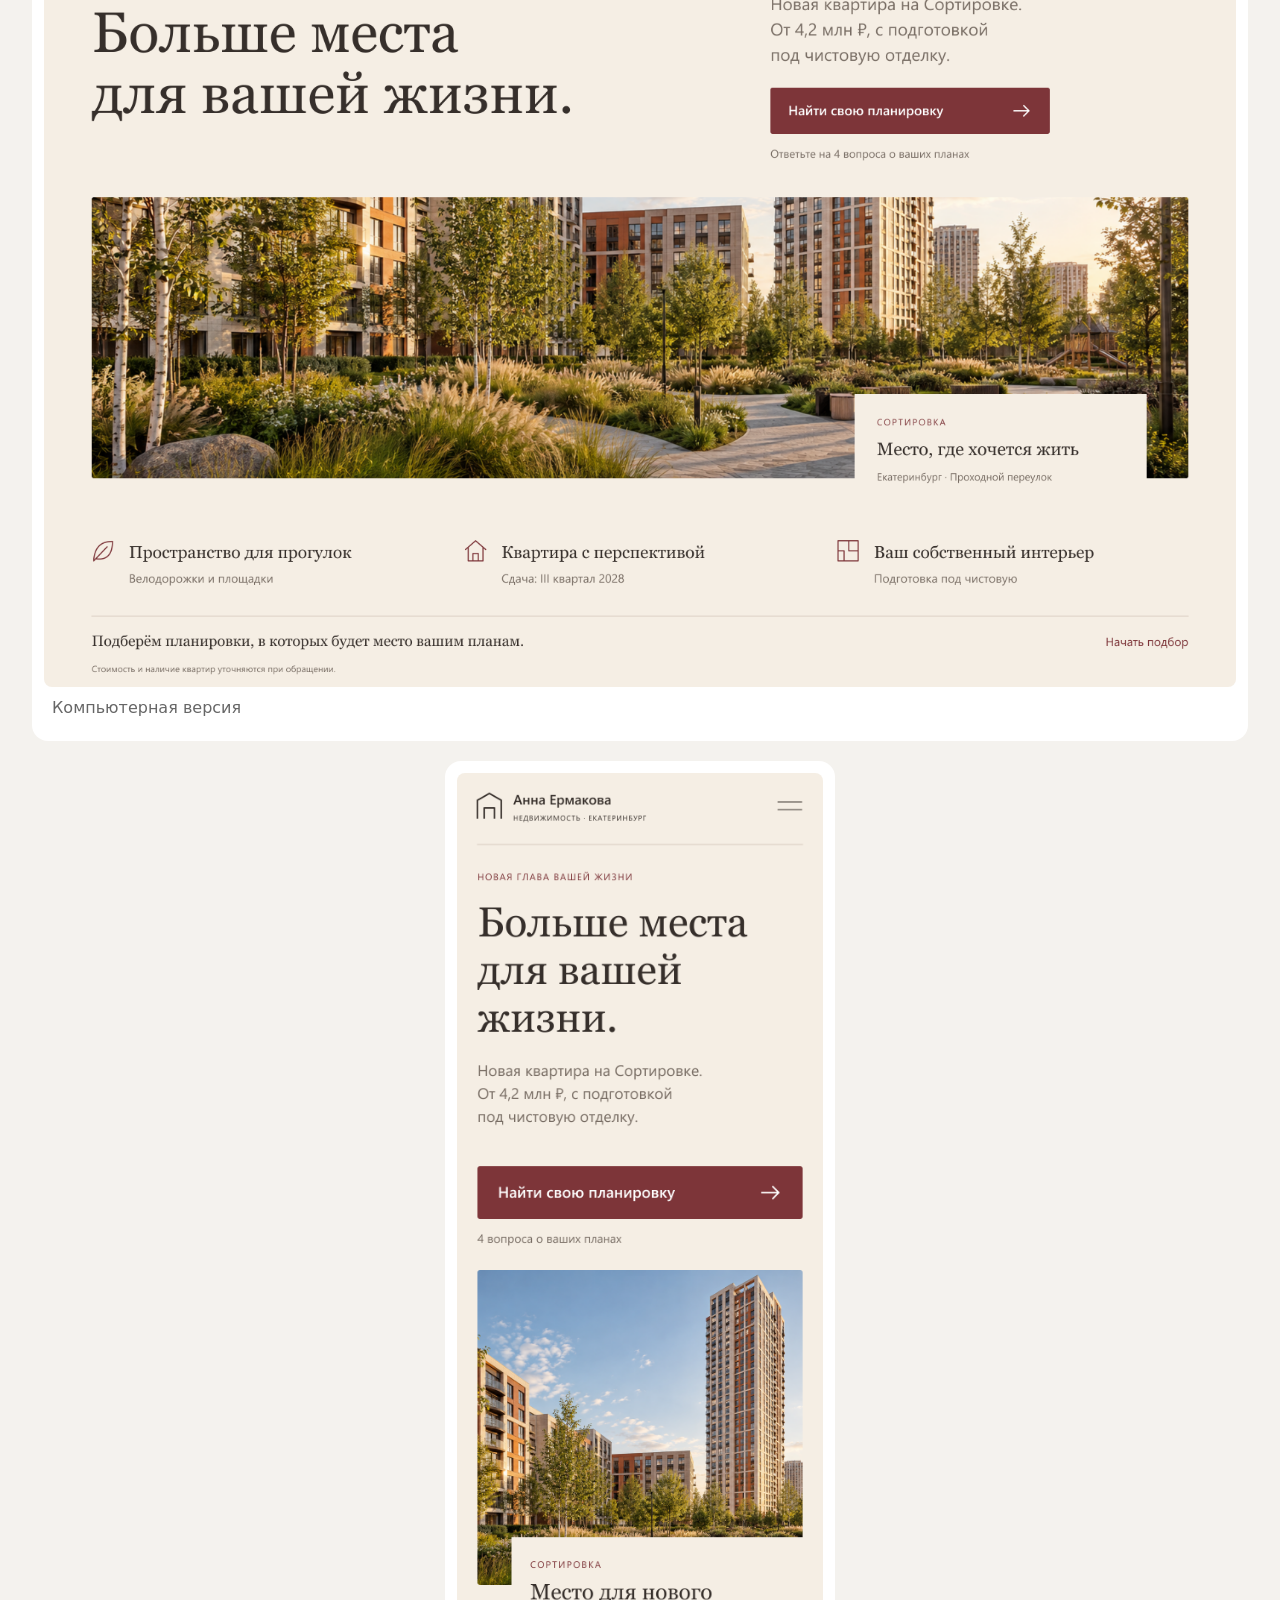
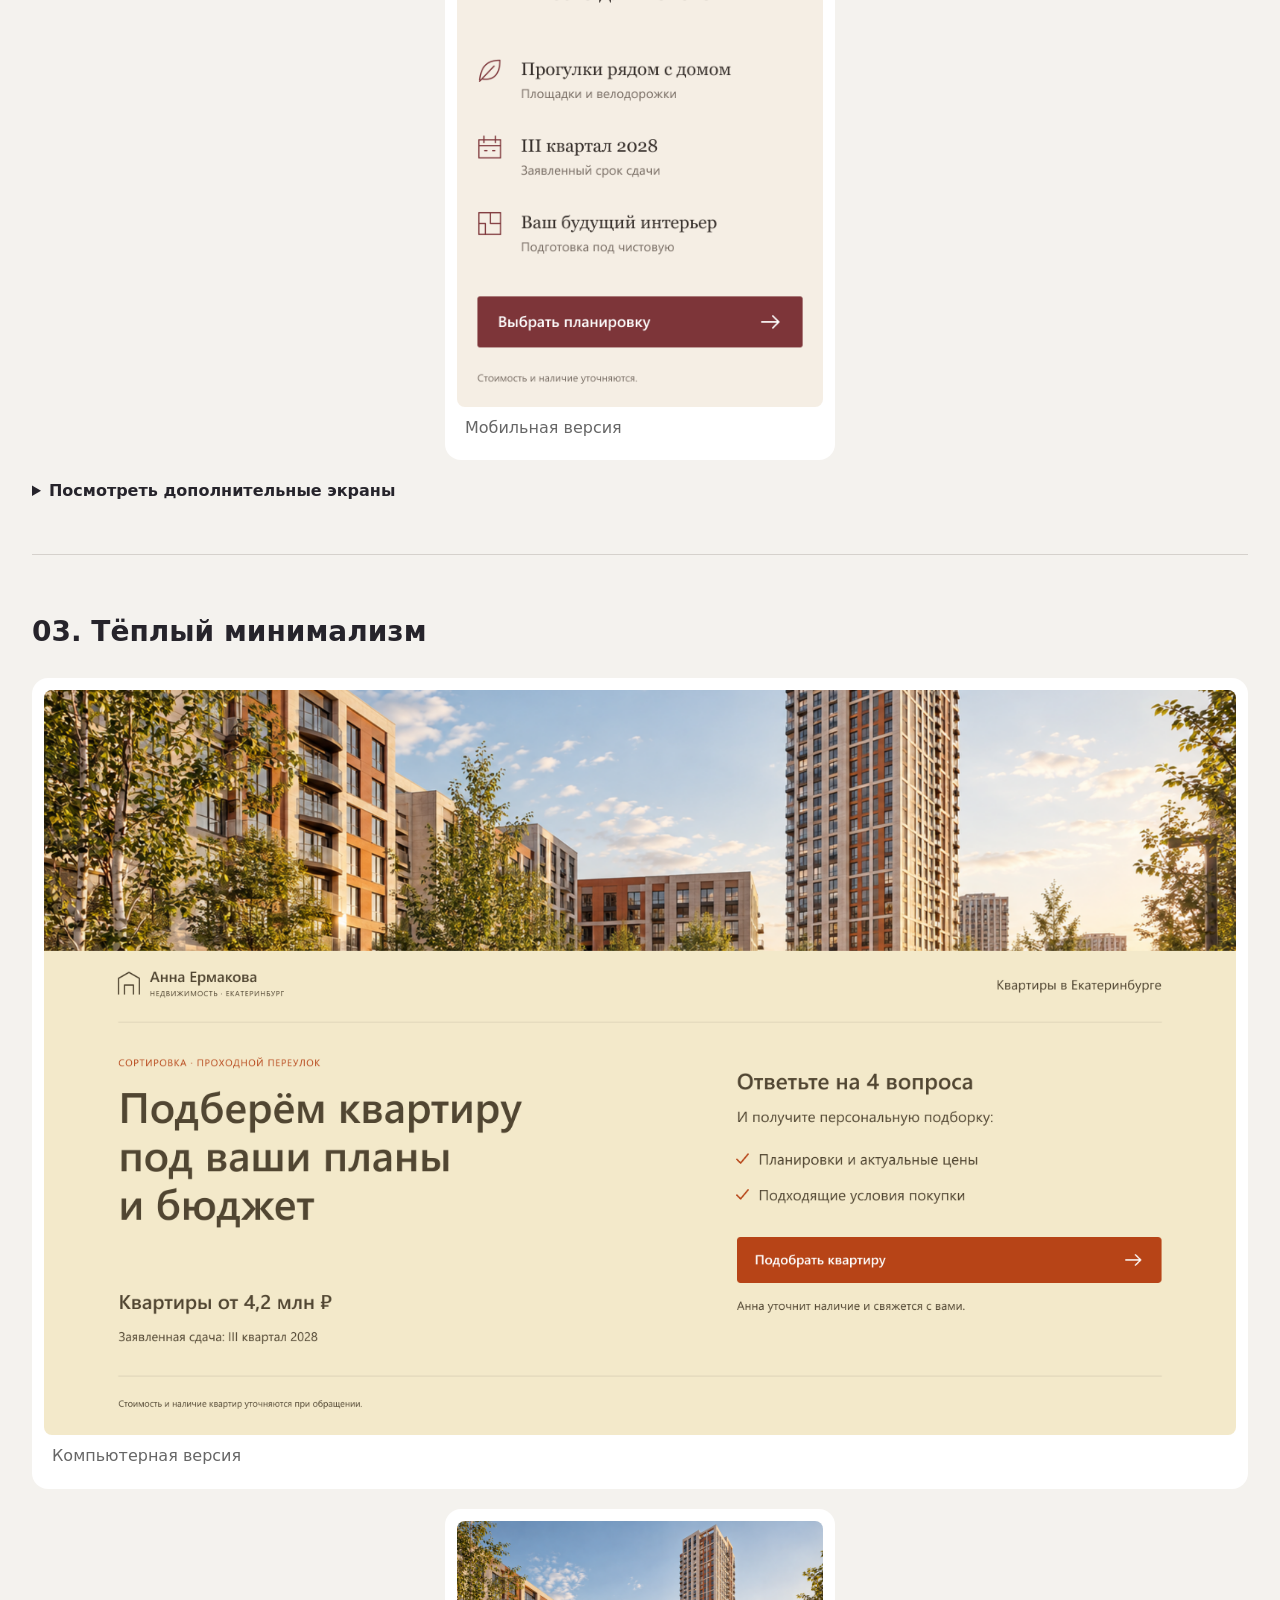
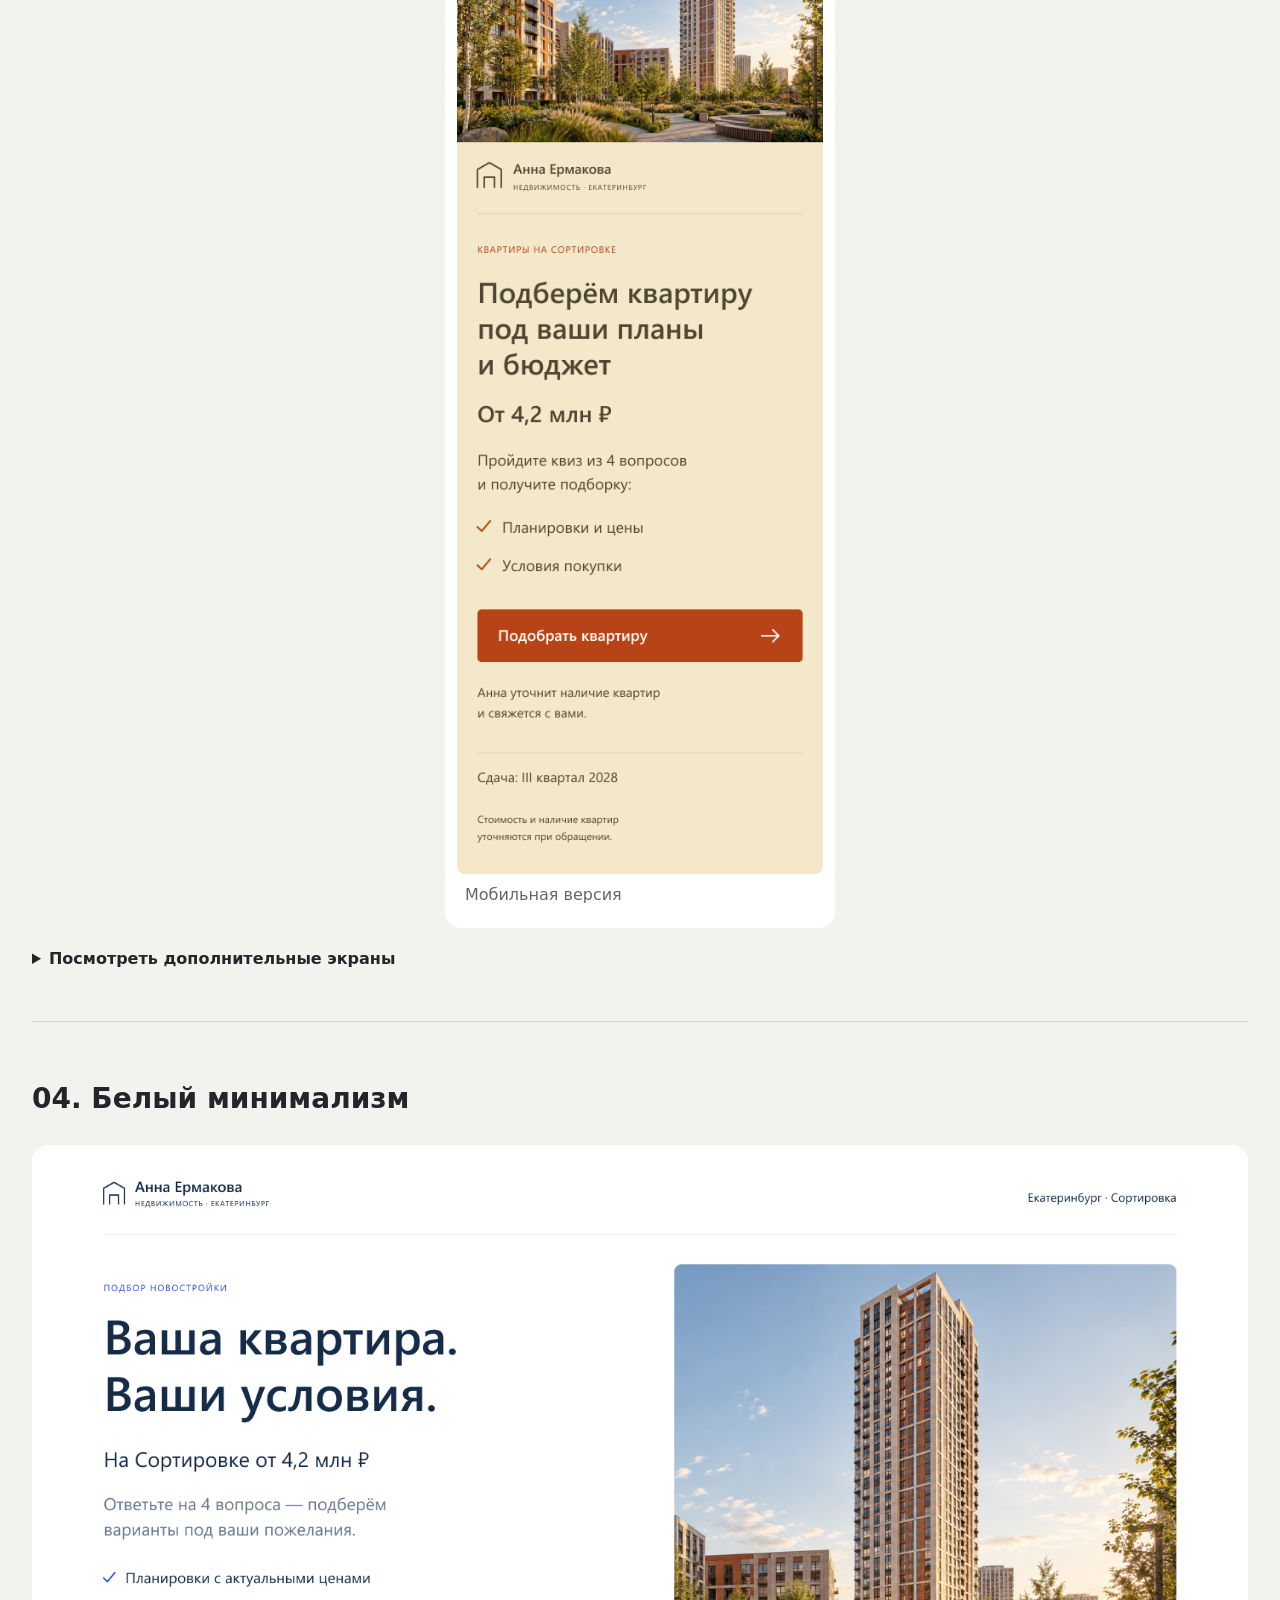
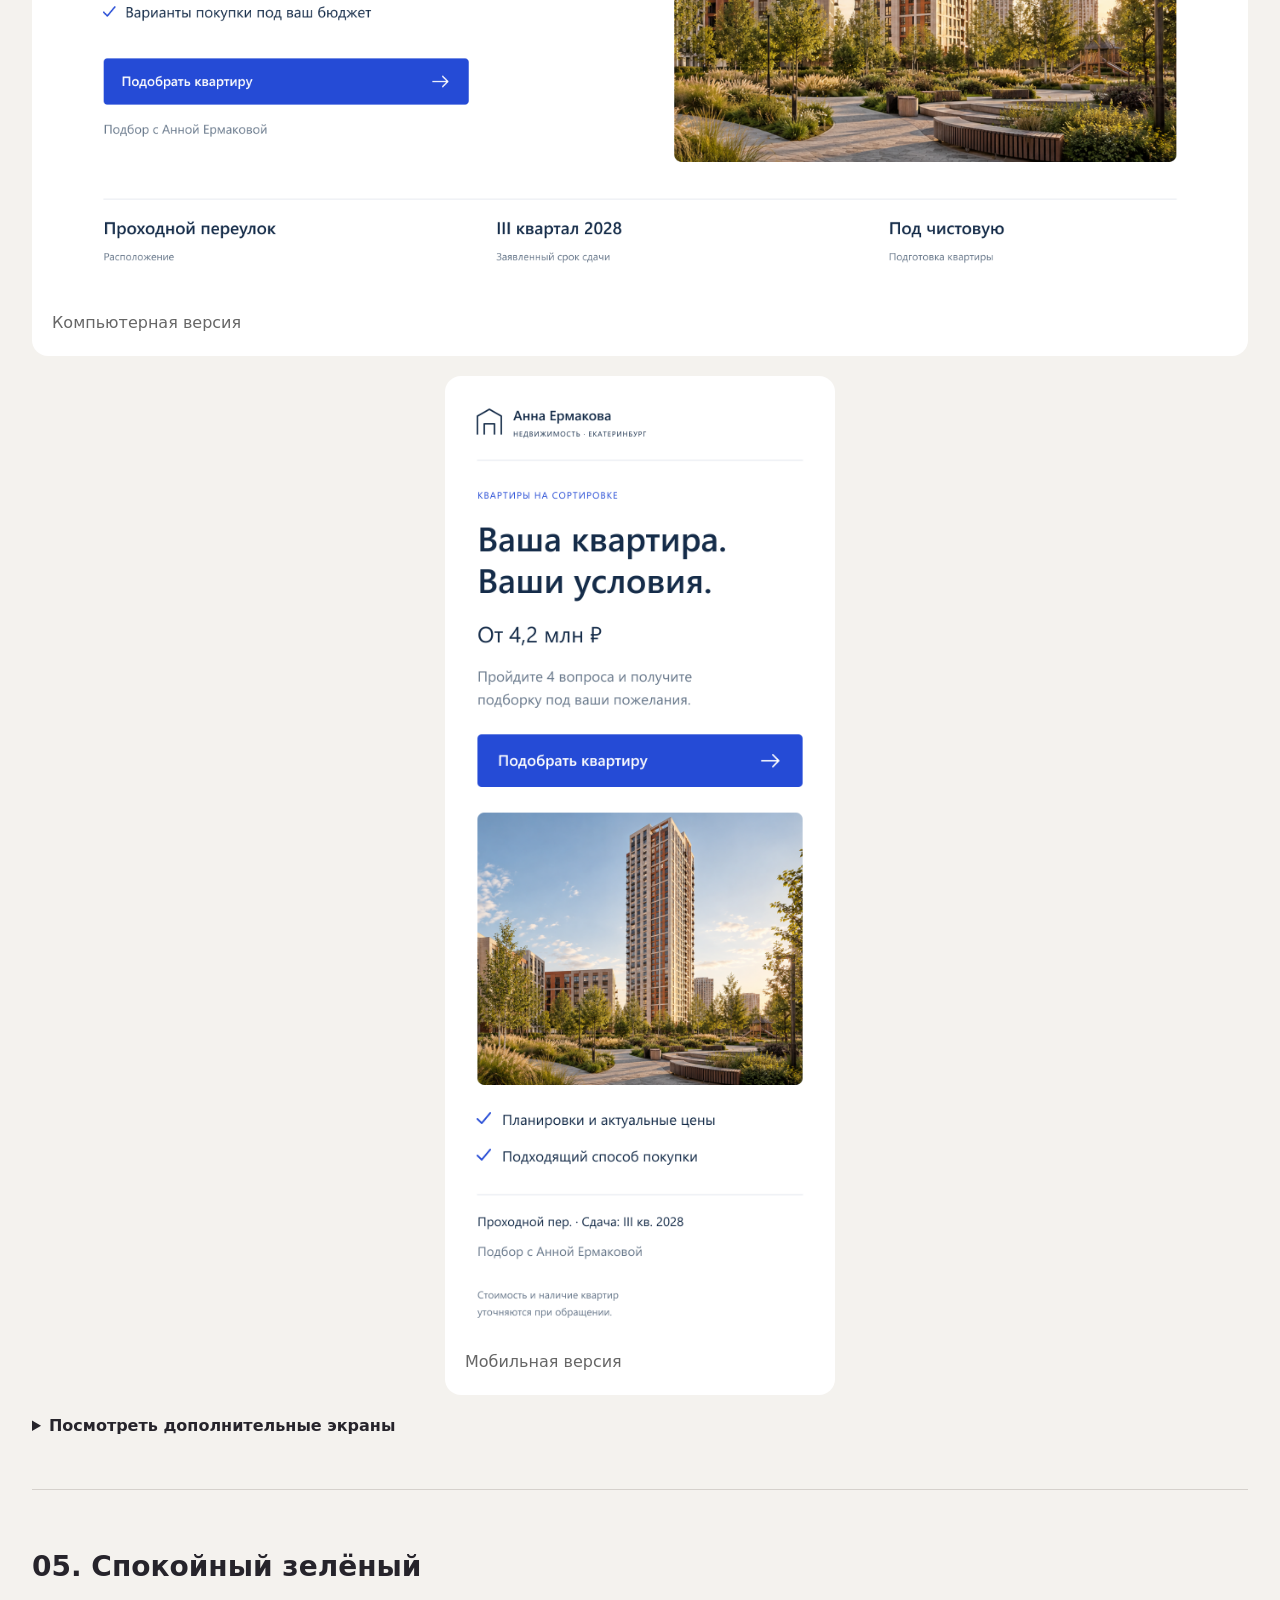
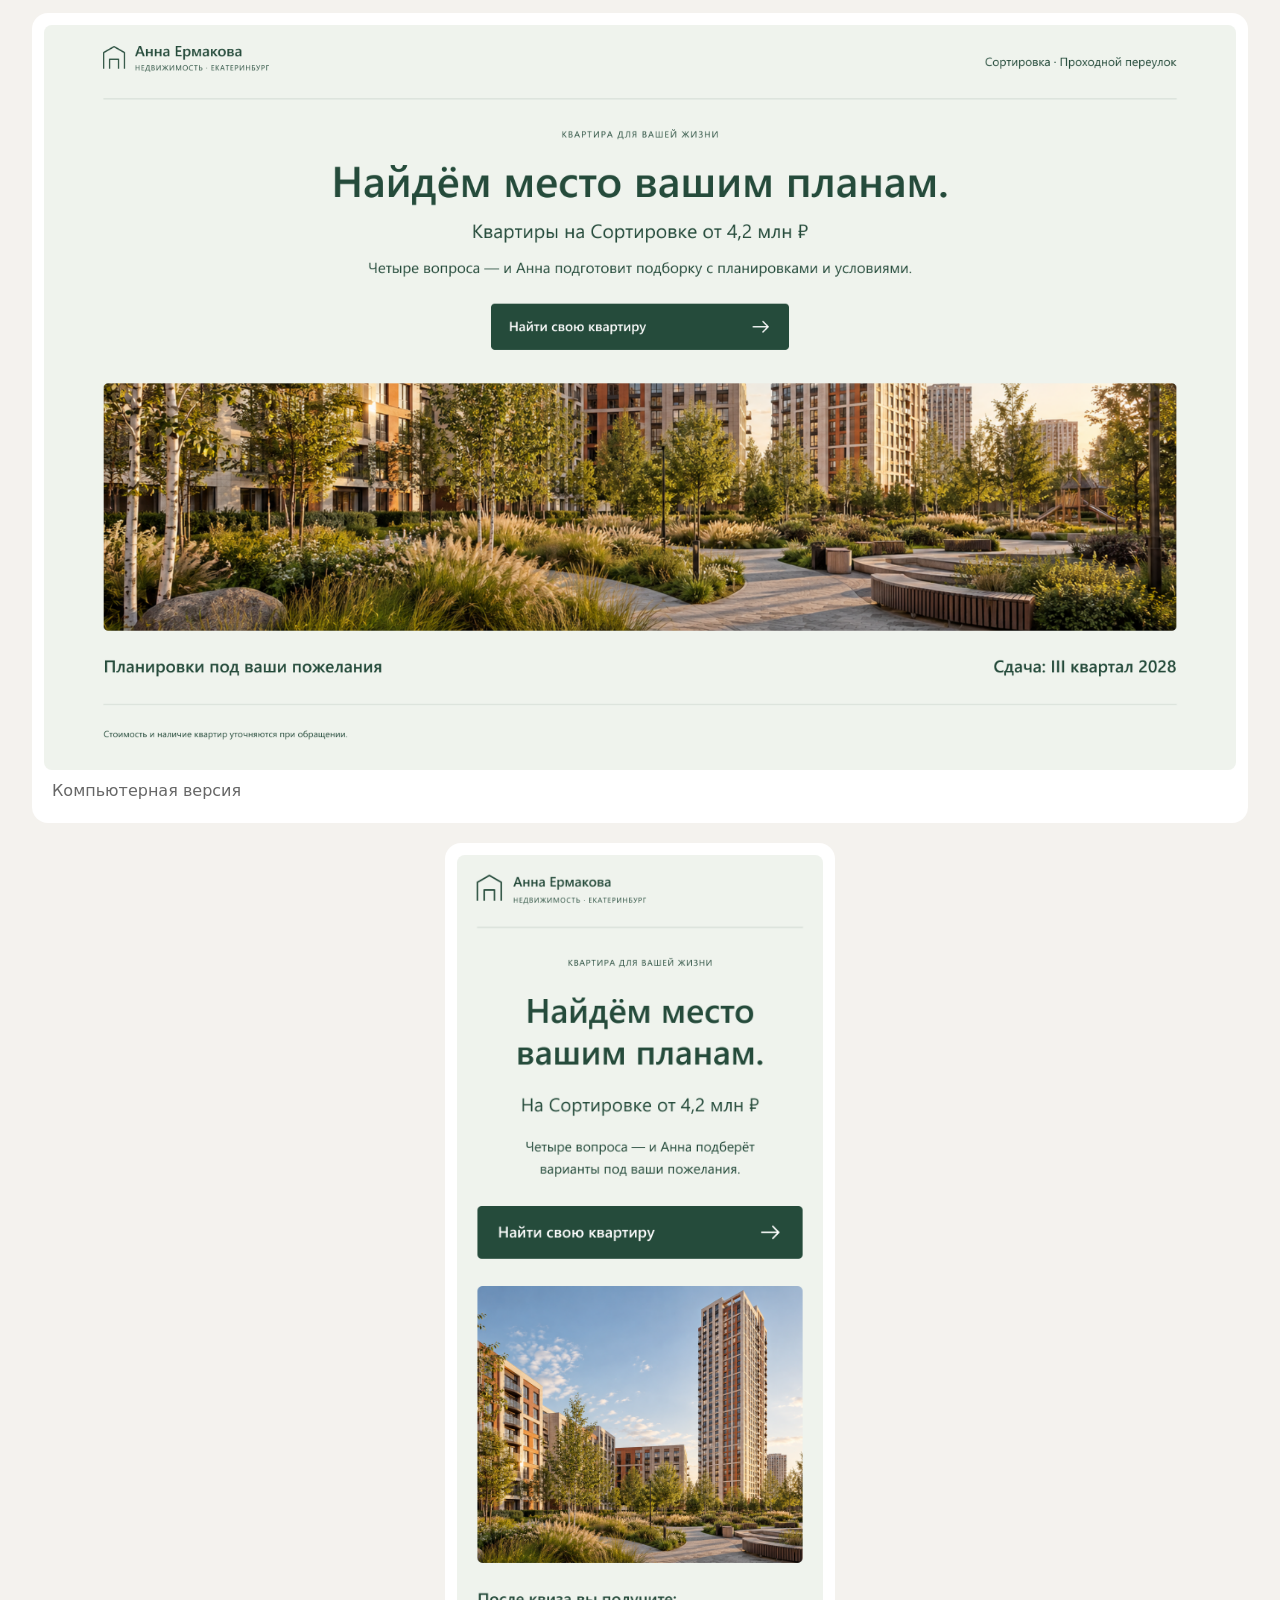
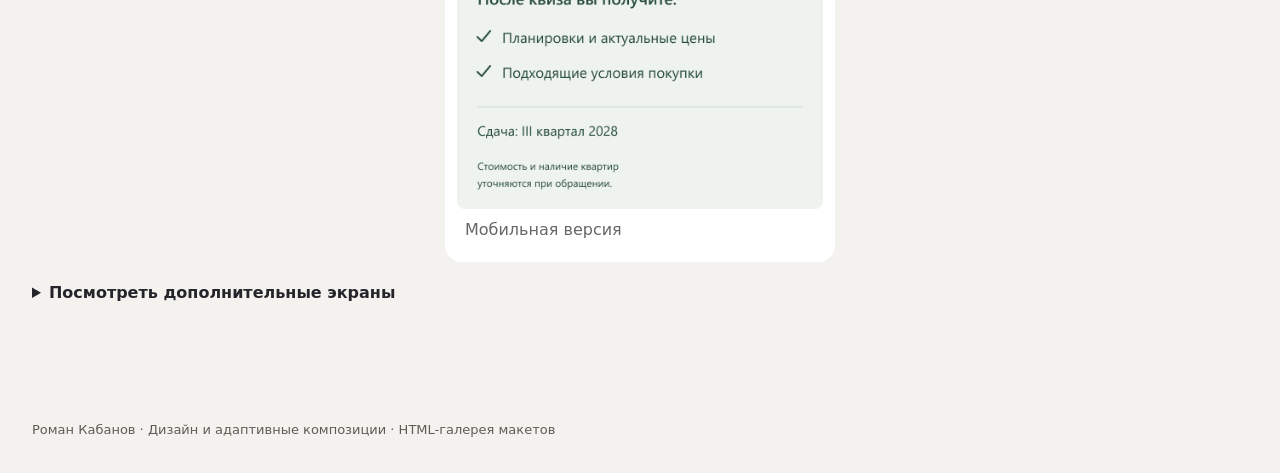
==== commit f92bde42: "Improve desktop presentation and project browsing" ====
--- a/index.html
+++ b/index.html
@@ -1 +1,10 @@
-<!doctype html><html lang="ru"><meta charset="utf-8"><meta name="viewport" content="width=device-width,initial-scale=1"><title>Недвижимость — лендинг и квиз</title><style>*{box-sizing:border-box}body{margin:0;background:#f4f2ee;color:#26242b;font:16px/1.6 system-ui}header,main,footer{max-width:1440px;margin:auto;padding:32px}header{padding-top:64px}h1{font-size:clamp(32px,5vw,64px);line-height:1.06;max-width:1000px;margin:16px 0}h2{font-size:28px}p{max-width:900px;color:#625d66}.tag{display:inline-block;background:#29262d;color:white;border-radius:30px;padding:8px 16px;font-size:13px}nav{display:flex;flex-wrap:wrap;gap:8px}a{color:inherit}nav a{padding:8px 14px;background:white;border-radius:20px;text-decoration:none}section{padding:32px 0;border-top:1px solid #d5d1cc}figure{margin:0;background:white;padding:12px;border-radius:16px}img{max-width:100%;height:auto;display:block;border-radius:8px}figcaption{font-size:13px;color:#666;padding:8px}.screens{display:grid;grid-template-columns:minmax(0,3fr) minmax(0,1fr);align-items:start;gap:20px}details{padding:18px 0}summary{cursor:pointer;font-weight:600}footer{font-size:13px;color:#5f5b56}@media(max-width:700px){header,main,footer{padding:22px}.screens{grid-template-columns:1fr}.screens figure:nth-child(2){max-width:390px;margin:auto}h2{font-size:22px}}</style><header><span class="tag">Дизайн-кейс · Портфолио</span><h1>Недвижимость — лендинг и квиз</h1><p>Портфолио-концепции по предварительному запросу. Два детальных и три минималистичных направления.</p><p>Это просмотр макетов. Кнопки и формы внутри изображений не отправляют заявки. Изображения открываются в исходном размере через контекстное меню браузера.</p><nav><a href="#variant-1">Город и архитектура</a><a href="#variant-2">Дом для семьи</a><a href="#variant-3">Тёплый минимализм</a><a href="#variant-4">Белый минимализм</a><a href="#variant-5">Спокойный зелёный</a></nav></header><main><section id="variant-1"><h2>01. Город и архитектура</h2><div class="screens"><figure><img src="assets/01-01_city_desktop.png" alt="Город и архитектура — Компьютерная версия" loading="lazy" width="3200" height="2200"><figcaption>Компьютерная версия</figcaption></figure><figure><img src="assets/01-01_city_mobile.png" alt="Город и архитектура — Мобильная версия" loading="lazy" width="860" height="2900"><figcaption>Мобильная версия</figcaption></figure></div><details><summary>Посмотреть дополнительные экраны</summary><div class="screens"><figure><img src="assets/01-01_city_quiz.png" alt="Экран квиза" loading="lazy" width="2000" height="1320"><figcaption>Экран квиза</figcaption></figure><figure><img src="assets/01-01_city_form_mobile.png" alt="Форма заявки" loading="lazy" width="860" height="1920"><figcaption>Форма заявки</figcaption></figure></div></details></section><section id="variant-2"><h2>02. Дом для семьи</h2><div class="screens"><figure><img src="assets/02-02_home_desktop.png" alt="Дом для семьи — Компьютерная версия" loading="lazy" width="3200" height="2200"><figcaption>Компьютерная версия</figcaption></figure><figure><img src="assets/02-02_home_mobile.png" alt="Дом для семьи — Мобильная версия" loading="lazy" width="860" height="2900"><figcaption>Мобильная версия</figcaption></figure></div><details><summary>Посмотреть дополнительные экраны</summary><div class="screens"><figure><img src="assets/02-02_home_quiz.png" alt="Экран квиза" loading="lazy" width="2000" height="1320"><figcaption>Экран квиза</figcaption></figure><figure><img src="assets/02-02_home_form_mobile.png" alt="Форма заявки" loading="lazy" width="860" height="1920"><figcaption>Форма заявки</figcaption></figure></div></details></section><section id="variant-3"><h2>03. Тёплый минимализм</h2><div class="screens"><figure><img src="assets/03-01_sand_desktop.png" alt="Тёплый минимализм — Компьютерная версия" loading="lazy" width="3200" height="2000"><figcaption>Компьютерная версия</figcaption></figure><figure><img src="assets/03-01_sand_mobile.png" alt="Тёплый минимализм — Мобильная версия" loading="lazy" width="860" height="2240"><figcaption>Мобильная версия</figcaption></figure></div><details><summary>Посмотреть дополнительные экраны</summary><div class="screens"><figure><img src="assets/03-01_sand_quiz.png" alt="Экран квиза" loading="lazy" width="2000" height="1320"><figcaption>Экран квиза</figcaption></figure><figure><img src="assets/03-01_sand_form_mobile.png" alt="Форма заявки" loading="lazy" width="860" height="1920"><figcaption>Форма заявки</figcaption></figure></div></details></section><section id="variant-4"><h2>04. Белый минимализм</h2><div class="screens"><figure><img src="assets/04-02_white_desktop.png" alt="Белый минимализм — Компьютерная версия" loading="lazy" width="3200" height="2000"><figcaption>Компьютерная версия</figcaption></figure><figure><img src="assets/04-02_white_mobile.png" alt="Белый минимализм — Мобильная версия" loading="lazy" width="860" height="2240"><figcaption>Мобильная версия</figcaption></figure></div><details><summary>Посмотреть дополнительные экраны</summary><div class="screens"><figure><img src="assets/04-02_white_quiz.png" alt="Экран квиза" loading="lazy" width="2000" height="1320"><figcaption>Экран квиза</figcaption></figure><figure><img src="assets/04-02_white_form_mobile.png" alt="Форма заявки" loading="lazy" width="860" height="1920"><figcaption>Форма заявки</figcaption></figure></div></details></section><section id="variant-5"><h2>05. Спокойный зелёный</h2><div class="screens"><figure><img src="assets/05-03_sage_desktop.png" alt="Спокойный зелёный — Компьютерная версия" loading="lazy" width="3200" height="2000"><figcaption>Компьютерная версия</figcaption></figure><figure><img src="assets/05-03_sage_mobile.png" alt="Спокойный зелёный — Мобильная версия" loading="lazy" width="860" height="2240"><figcaption>Мобильная версия</figcaption></figure></div><details><summary>Посмотреть дополнительные экраны</summary><div class="screens"><figure><img src="assets/05-03_sage_quiz.png" alt="Экран квиза" loading="lazy" width="2000" height="1320"><figcaption>Экран квиза</figcaption></figure><figure><img src="assets/05-03_sage_form_mobile.png" alt="Форма заявки" loading="lazy" width="860" height="1920"><figcaption>Форма заявки</figcaption></figure></div></details></section></main><footer>Роман Кабанов · Дизайн и адаптивные композиции · HTML-галерея макетов</footer></html>+<!doctype html><html lang="ru"><meta charset="utf-8"><meta name="viewport" content="width=device-width,initial-scale=1"><title>Недвижимость — лендинг и квиз</title><style>*{box-sizing:border-box}body{margin:0;background:#f4f2ee;color:#26242b;font:16px/1.6 system-ui}header,main,footer{max-width:1440px;margin:auto;padding:32px}header{padding-top:64px}h1{font-size:clamp(32px,5vw,64px);line-height:1.06;max-width:1000px;margin:16px 0}h2{font-size:28px}p{max-width:900px;color:#625d66}.tag{display:inline-block;background:#29262d;color:white;border-radius:30px;padding:8px 16px;font-size:13px}nav{display:flex;flex-wrap:wrap;gap:8px}a{color:inherit}nav a{padding:8px 14px;background:white;border-radius:20px;text-decoration:none}section{padding:32px 0;border-top:1px solid #d5d1cc}figure{margin:0;background:white;padding:12px;border-radius:16px}img{max-width:100%;height:auto;display:block;border-radius:8px}figcaption{font-size:13px;color:#666;padding:8px}.screens{display:grid;grid-template-columns:minmax(0,3fr) minmax(0,1fr);align-items:start;gap:20px}details{padding:18px 0}summary{cursor:pointer;font-weight:600}footer{font-size:13px;color:#5f5b56}@media(max-width:700px){header,main,footer{padding:22px}.screens{grid-template-columns:1fr}.screens figure:nth-child(2){max-width:390px;margin:auto}h2{font-size:22px}}
+.screen-preview{display:block;width:100%;padding:0;border:0;border-radius:12px;background:transparent;cursor:zoom-in;text-align:left;color:inherit}
+.screen-preview:focus-visible,.screen-viewer button:focus-visible,.screen-viewer a:focus-visible{outline:3px solid #52725d;outline-offset:4px}
+.screen-viewer{width:min(1400px,94vw);max-height:94dvh;padding:20px;border:1px solid #c8c9c1;border-radius:16px;background:#f4f2ee;color:#26242b}
+.screen-viewer::backdrop{background:#101512c9}.screen-viewer>button{float:right;min-height:44px;padding:8px 14px;border:1px solid #b6bcb1;border-radius:8px;background:#fff;cursor:pointer;font:inherit}.screen-viewer>h2{margin:0 120px 12px 0;font-size:20px}.screen-viewer>a{display:inline-block;min-height:44px;color:#345c44}.screen-viewer>img{display:block;width:100%;height:auto;border-radius:8px}
+@media(max-width:600px){header{padding-top:32px}header,main,footer{padding-inline:16px}section{padding:18px}.screen-viewer{padding:14px}.screen-viewer>h2{font-size:17px;margin-right:110px}}
+
+/* Desktop screen presentation: give the computer layout its own full-width row. */
+@media(min-width:801px){.screens,.pair{grid-template-columns:minmax(0,1fr)}.screens figure:nth-child(2),.pair figure:nth-child(2){width:min(100%,390px);justify-self:center}figcaption{font-size:16px}.screen-viewer{width:96vw;max-width:1800px}}
+</style><header><span class="tag">Дизайн-кейс · Портфолио</span><h1>Недвижимость — лендинг и квиз</h1><p>Портфолио-концепции по предварительному запросу. Два детальных и три минималистичных направления.</p><p>Это просмотр макетов. Кнопки и формы внутри изображений не отправляют заявки. Изображения открываются в исходном размере через контекстное меню браузера.</p><nav><a href="#variant-1">Город и архитектура</a><a href="#variant-2">Дом для семьи</a><a href="#variant-3">Тёплый минимализм</a><a href="#variant-4">Белый минимализм</a><a href="#variant-5">Спокойный зелёный</a></nav></header><main><section id="variant-1"><h2>01. Город и архитектура</h2><div class="screens"><figure><img src="assets/01-01_city_desktop.png" alt="Город и архитектура — Компьютерная версия" loading="lazy" width="3200" height="2200"><figcaption>Компьютерная версия</figcaption></figure><figure><img src="assets/01-01_city_mobile.png" alt="Город и архитектура — Мобильная версия" loading="lazy" width="860" height="2900"><figcaption>Мобильная версия</figcaption></figure></div><details><summary>Посмотреть дополнительные экраны</summary><div class="screens"><figure><img src="assets/01-01_city_quiz.png" alt="Экран квиза" loading="lazy" width="2000" height="1320"><figcaption>Экран квиза</figcaption></figure><figure><img src="assets/01-01_city_form_mobile.png" alt="Форма заявки" loading="lazy" width="860" height="1920"><figcaption>Форма заявки</figcaption></figure></div></details></section><section id="variant-2"><h2>02. Дом для семьи</h2><div class="screens"><figure><img src="assets/02-02_home_desktop.png" alt="Дом для семьи — Компьютерная версия" loading="lazy" width="3200" height="2200"><figcaption>Компьютерная версия</figcaption></figure><figure><img src="assets/02-02_home_mobile.png" alt="Дом для семьи — Мобильная версия" loading="lazy" width="860" height="2900"><figcaption>Мобильная версия</figcaption></figure></div><details><summary>Посмотреть дополнительные экраны</summary><div class="screens"><figure><img src="assets/02-02_home_quiz.png" alt="Экран квиза" loading="lazy" width="2000" height="1320"><figcaption>Экран квиза</figcaption></figure><figure><img src="assets/02-02_home_form_mobile.png" alt="Форма заявки" loading="lazy" width="860" height="1920"><figcaption>Форма заявки</figcaption></figure></div></details></section><section id="variant-3"><h2>03. Тёплый минимализм</h2><div class="screens"><figure><img src="assets/03-01_sand_desktop.png" alt="Тёплый минимализм — Компьютерная версия" loading="lazy" width="3200" height="2000"><figcaption>Компьютерная версия</figcaption></figure><figure><img src="assets/03-01_sand_mobile.png" alt="Тёплый минимализм — Мобильная версия" loading="lazy" width="860" height="2240"><figcaption>Мобильная версия</figcaption></figure></div><details><summary>Посмотреть дополнительные экраны</summary><div class="screens"><figure><img src="assets/03-01_sand_quiz.png" alt="Экран квиза" loading="lazy" width="2000" height="1320"><figcaption>Экран квиза</figcaption></figure><figure><img src="assets/03-01_sand_form_mobile.png" alt="Форма заявки" loading="lazy" width="860" height="1920"><figcaption>Форма заявки</figcaption></figure></div></details></section><section id="variant-4"><h2>04. Белый минимализм</h2><div class="screens"><figure><img src="assets/04-02_white_desktop.png" alt="Белый минимализм — Компьютерная версия" loading="lazy" width="3200" height="2000"><figcaption>Компьютерная версия</figcaption></figure><figure><img src="assets/04-02_white_mobile.png" alt="Белый минимализм — Мобильная версия" loading="lazy" width="860" height="2240"><figcaption>Мобильная версия</figcaption></figure></div><details><summary>Посмотреть дополнительные экраны</summary><div class="screens"><figure><img src="assets/04-02_white_quiz.png" alt="Экран квиза" loading="lazy" width="2000" height="1320"><figcaption>Экран квиза</figcaption></figure><figure><img src="assets/04-02_white_form_mobile.png" alt="Форма заявки" loading="lazy" width="860" height="1920"><figcaption>Форма заявки</figcaption></figure></div></details></section><section id="variant-5"><h2>05. Спокойный зелёный</h2><div class="screens"><figure><img src="assets/05-03_sage_desktop.png" alt="Спокойный зелёный — Компьютерная версия" loading="lazy" width="3200" height="2000"><figcaption>Компьютерная версия</figcaption></figure><figure><img src="assets/05-03_sage_mobile.png" alt="Спокойный зелёный — Мобильная версия" loading="lazy" width="860" height="2240"><figcaption>Мобильная версия</figcaption></figure></div><details><summary>Посмотреть дополнительные экраны</summary><div class="screens"><figure><img src="assets/05-03_sage_quiz.png" alt="Экран квиза" loading="lazy" width="2000" height="1320"><figcaption>Экран квиза</figcaption></figure><figure><img src="assets/05-03_sage_form_mobile.png" alt="Форма заявки" loading="lazy" width="860" height="1920"><figcaption>Форма заявки</figcaption></figure></div></details></section></main><footer>Роман Кабанов · Дизайн и адаптивные композиции · HTML-галерея макетов</footer><script src="viewer.js"></script></html>
